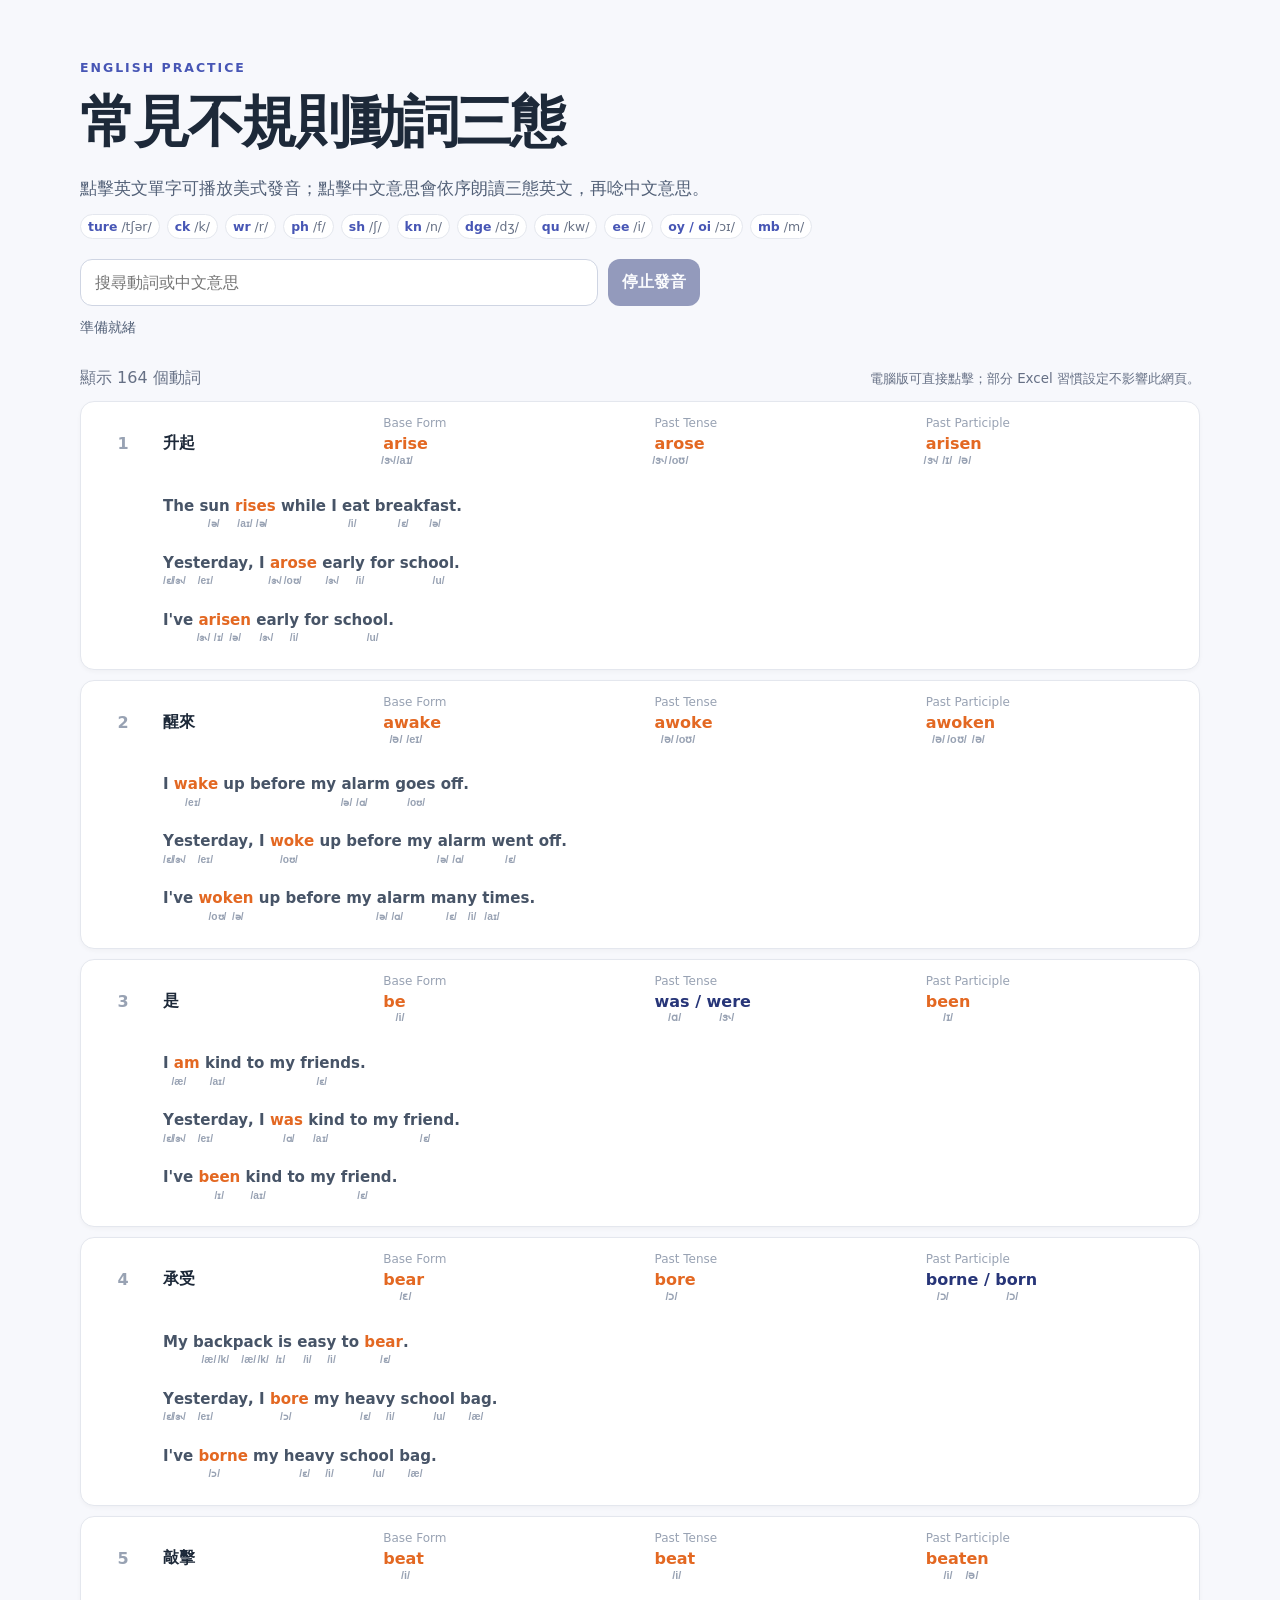
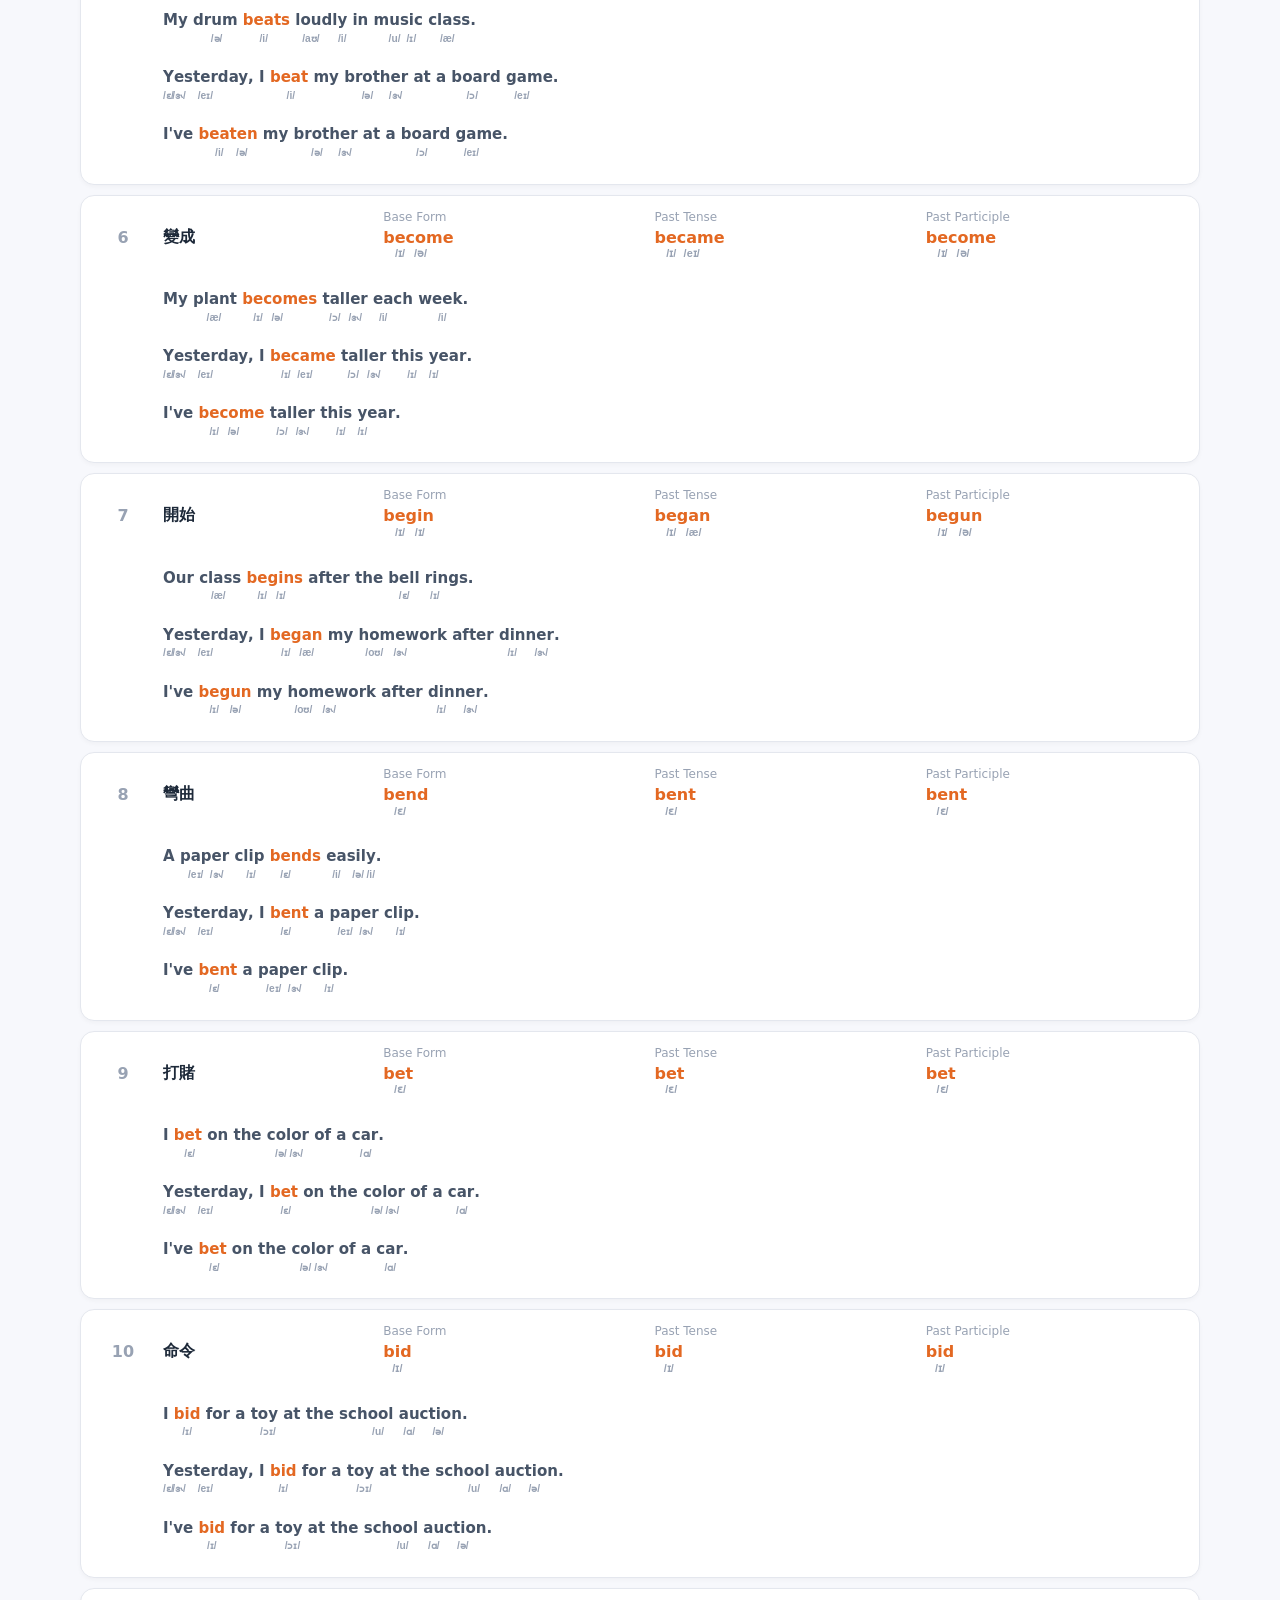
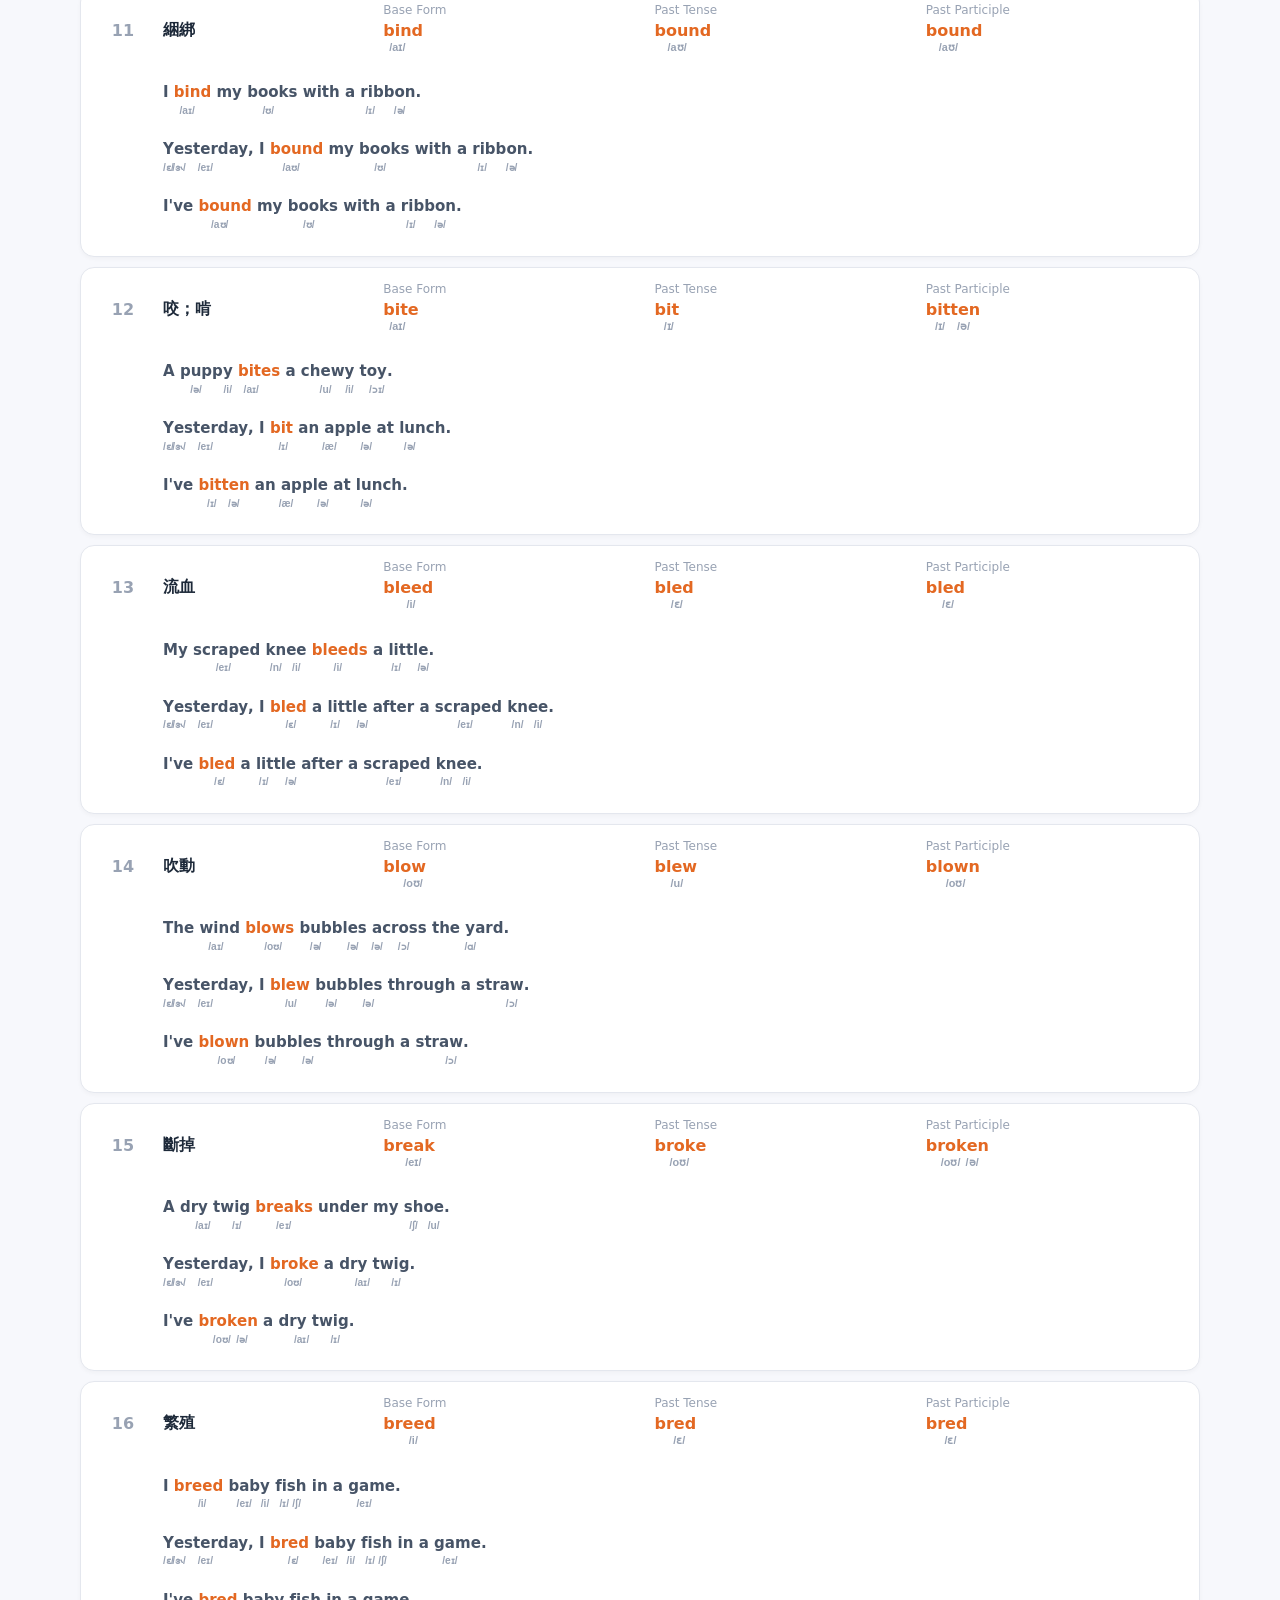
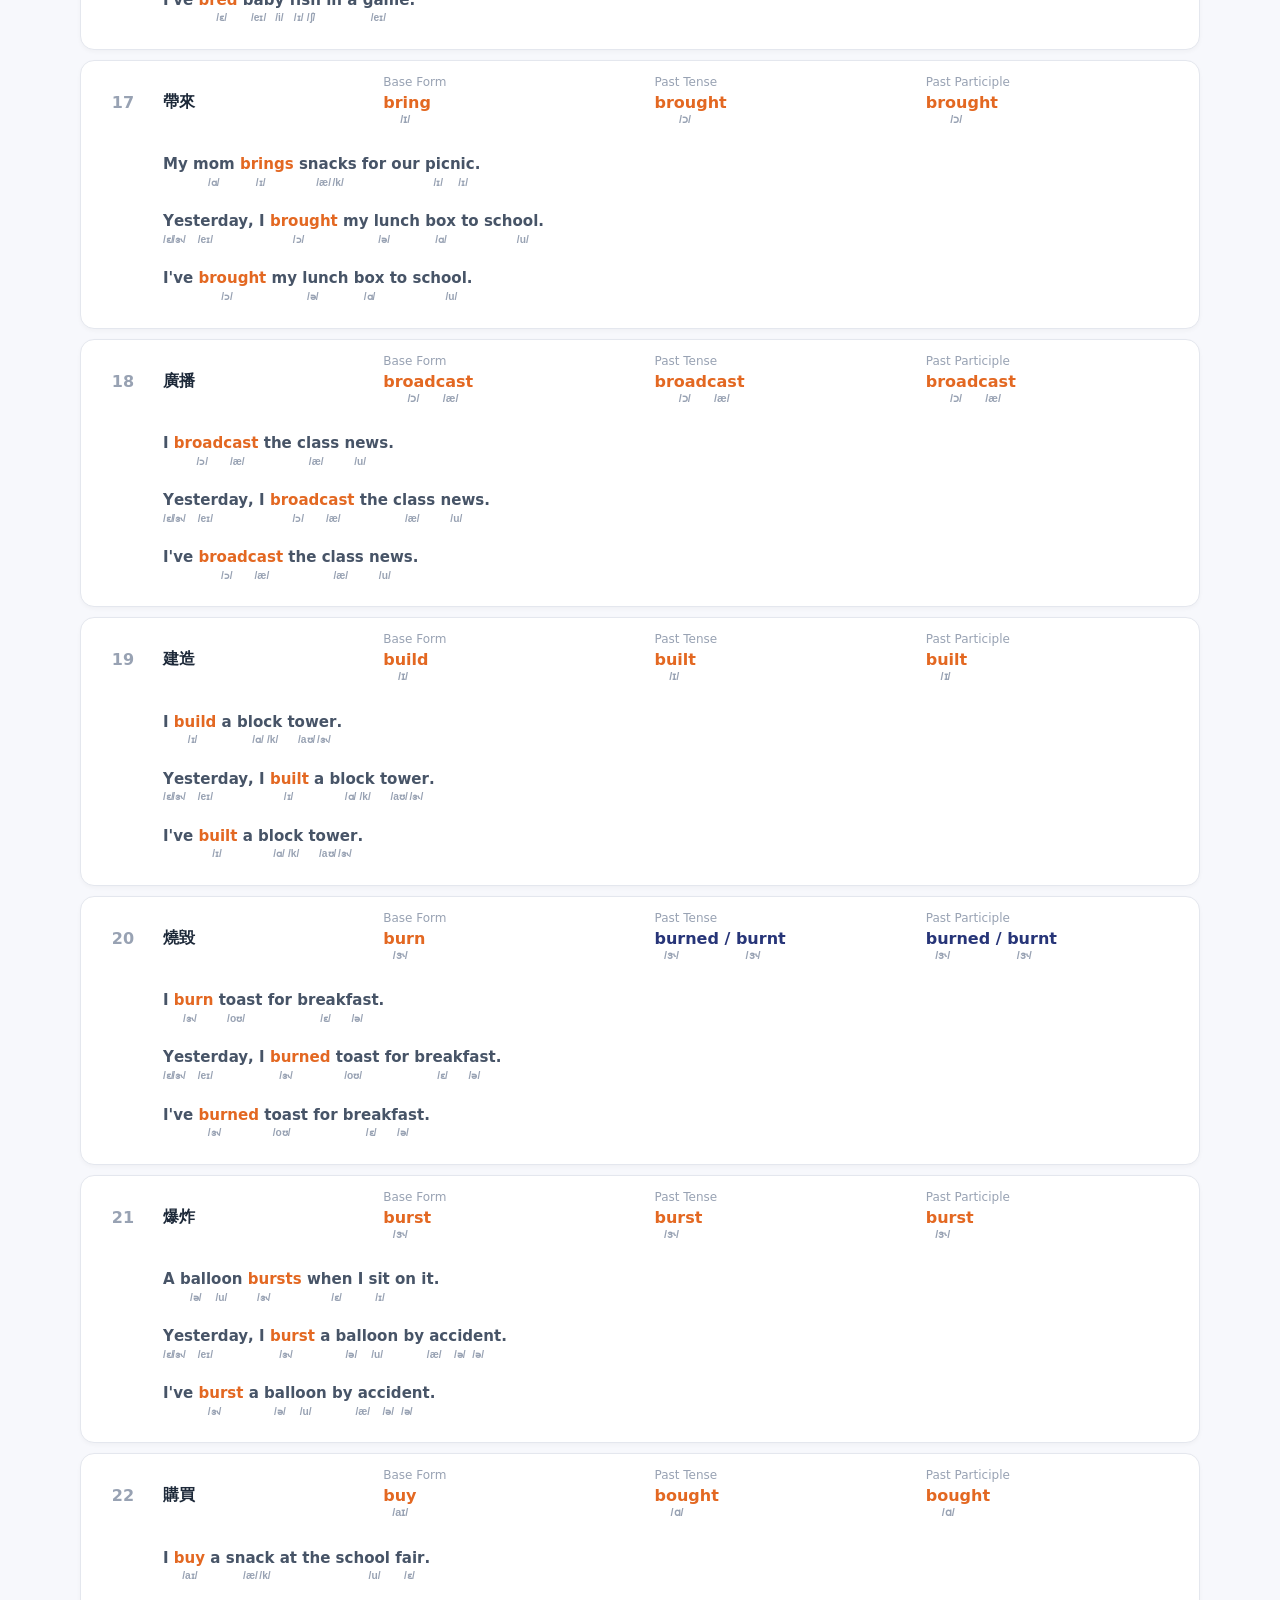
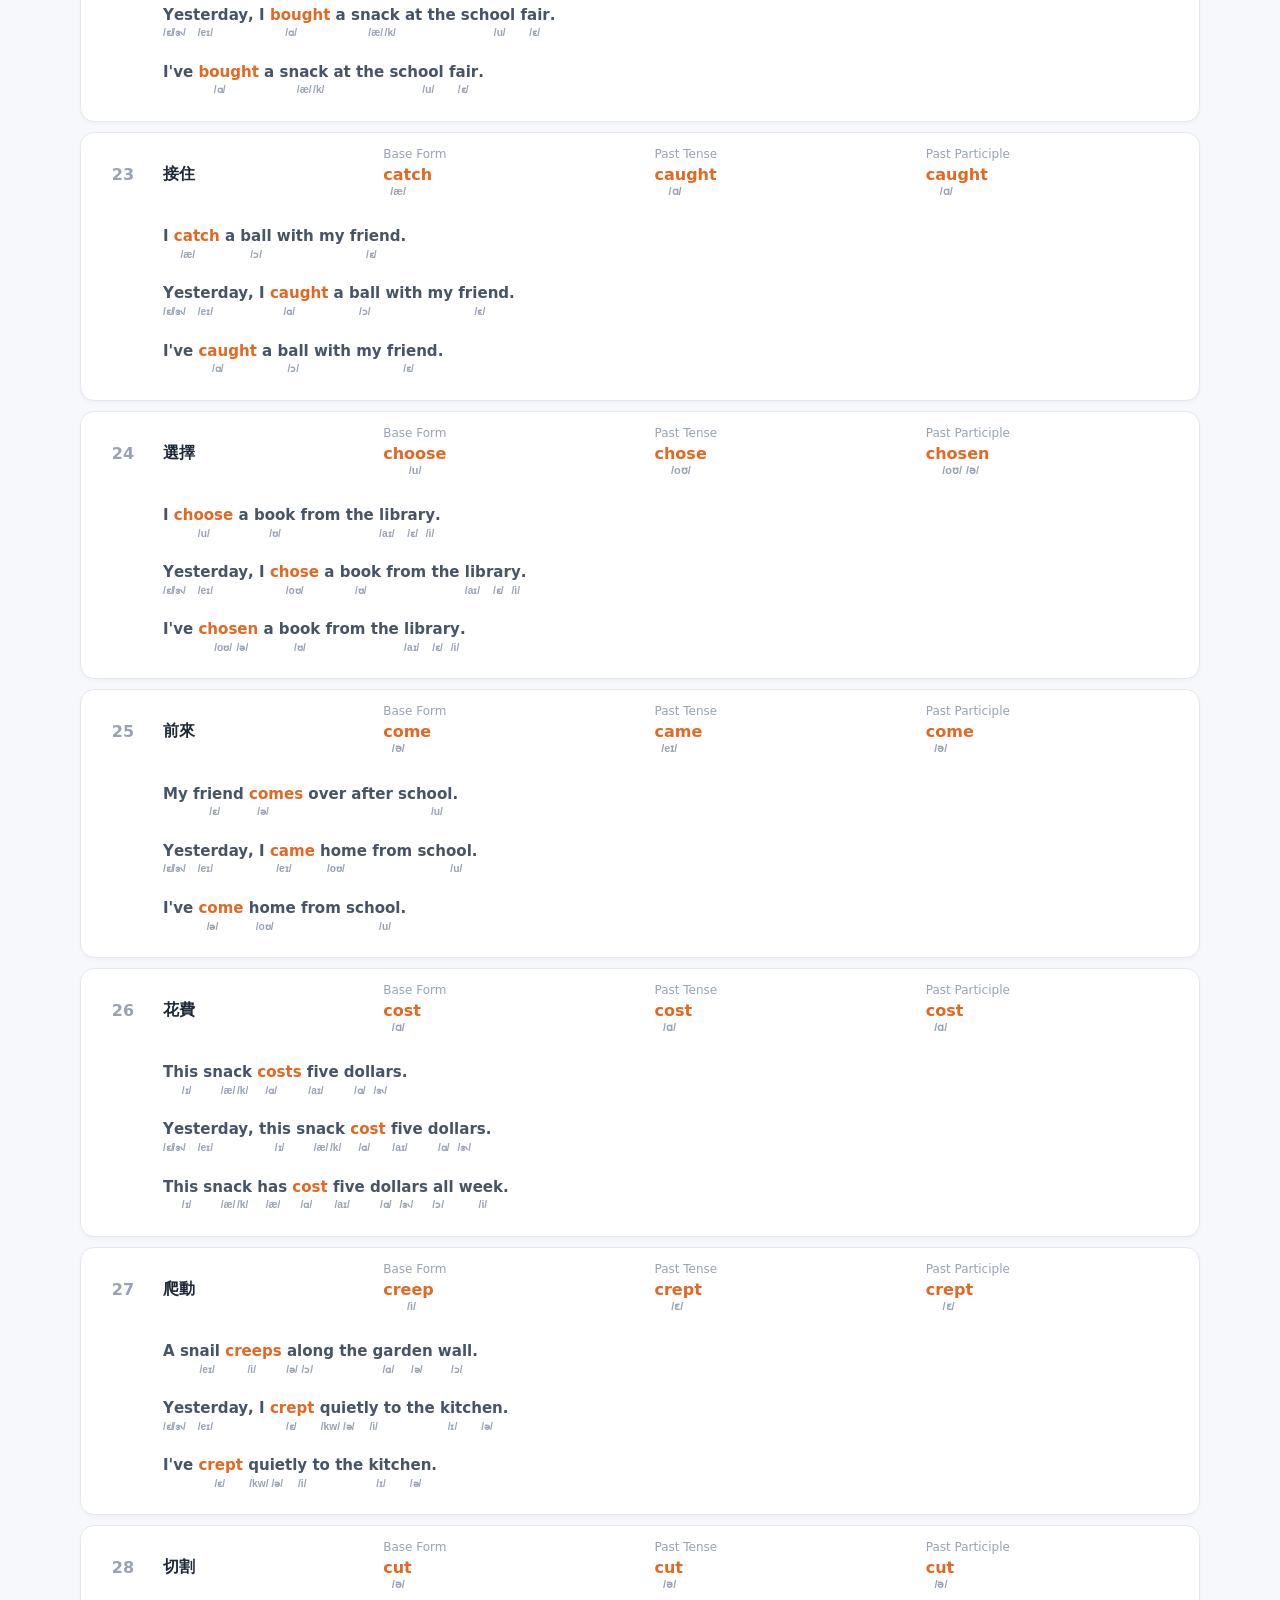
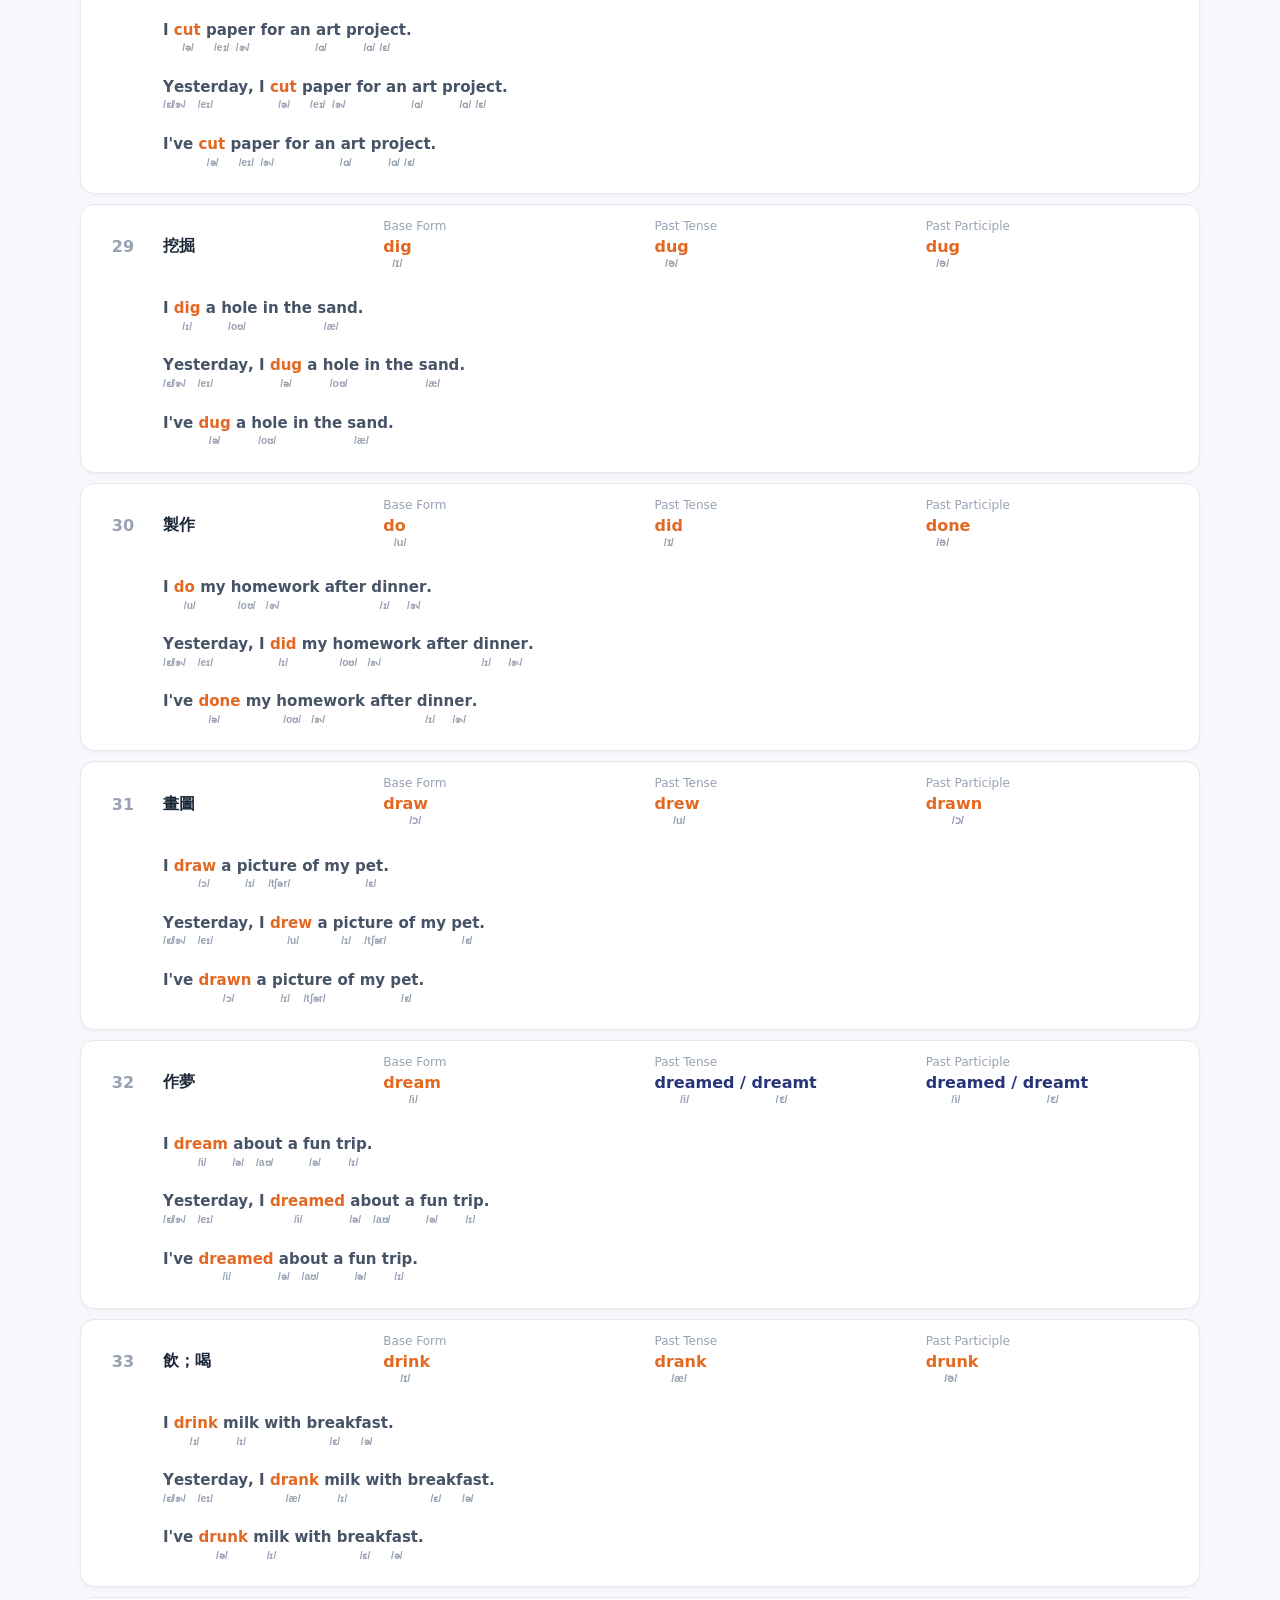
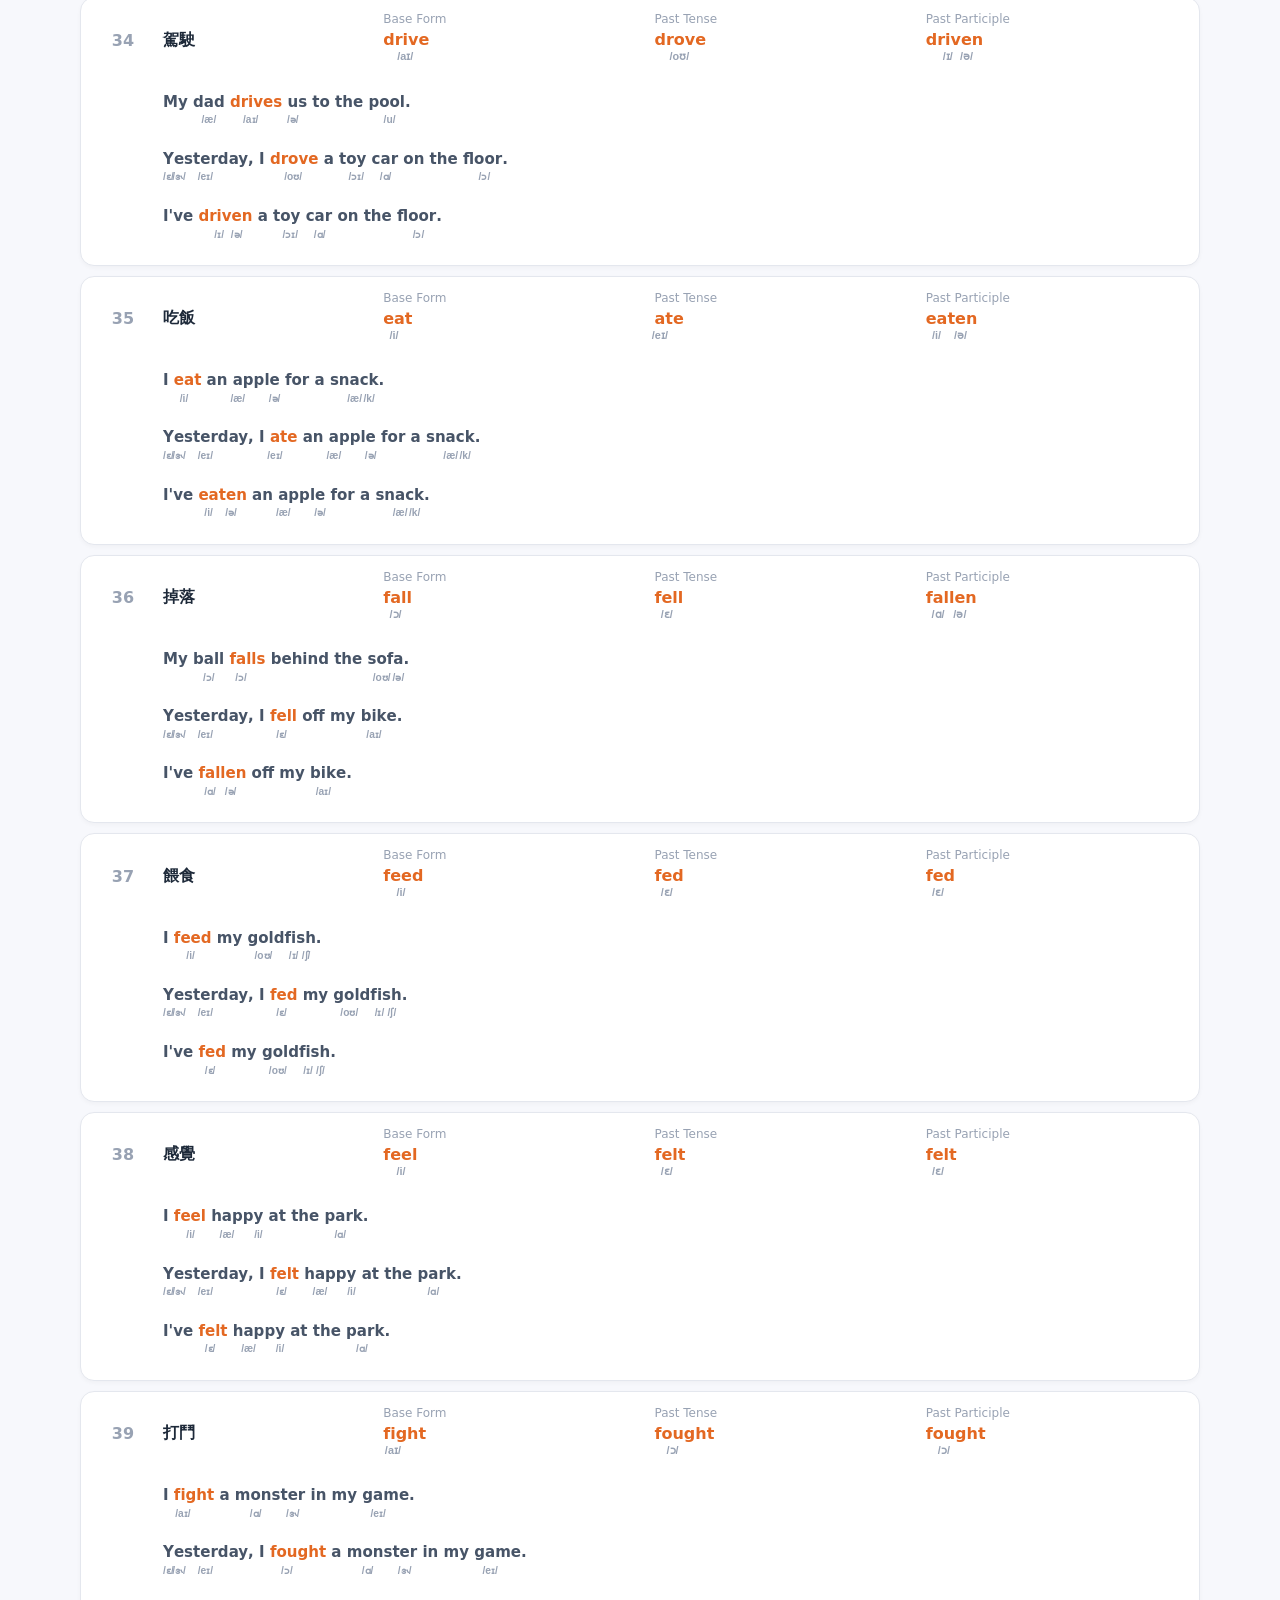
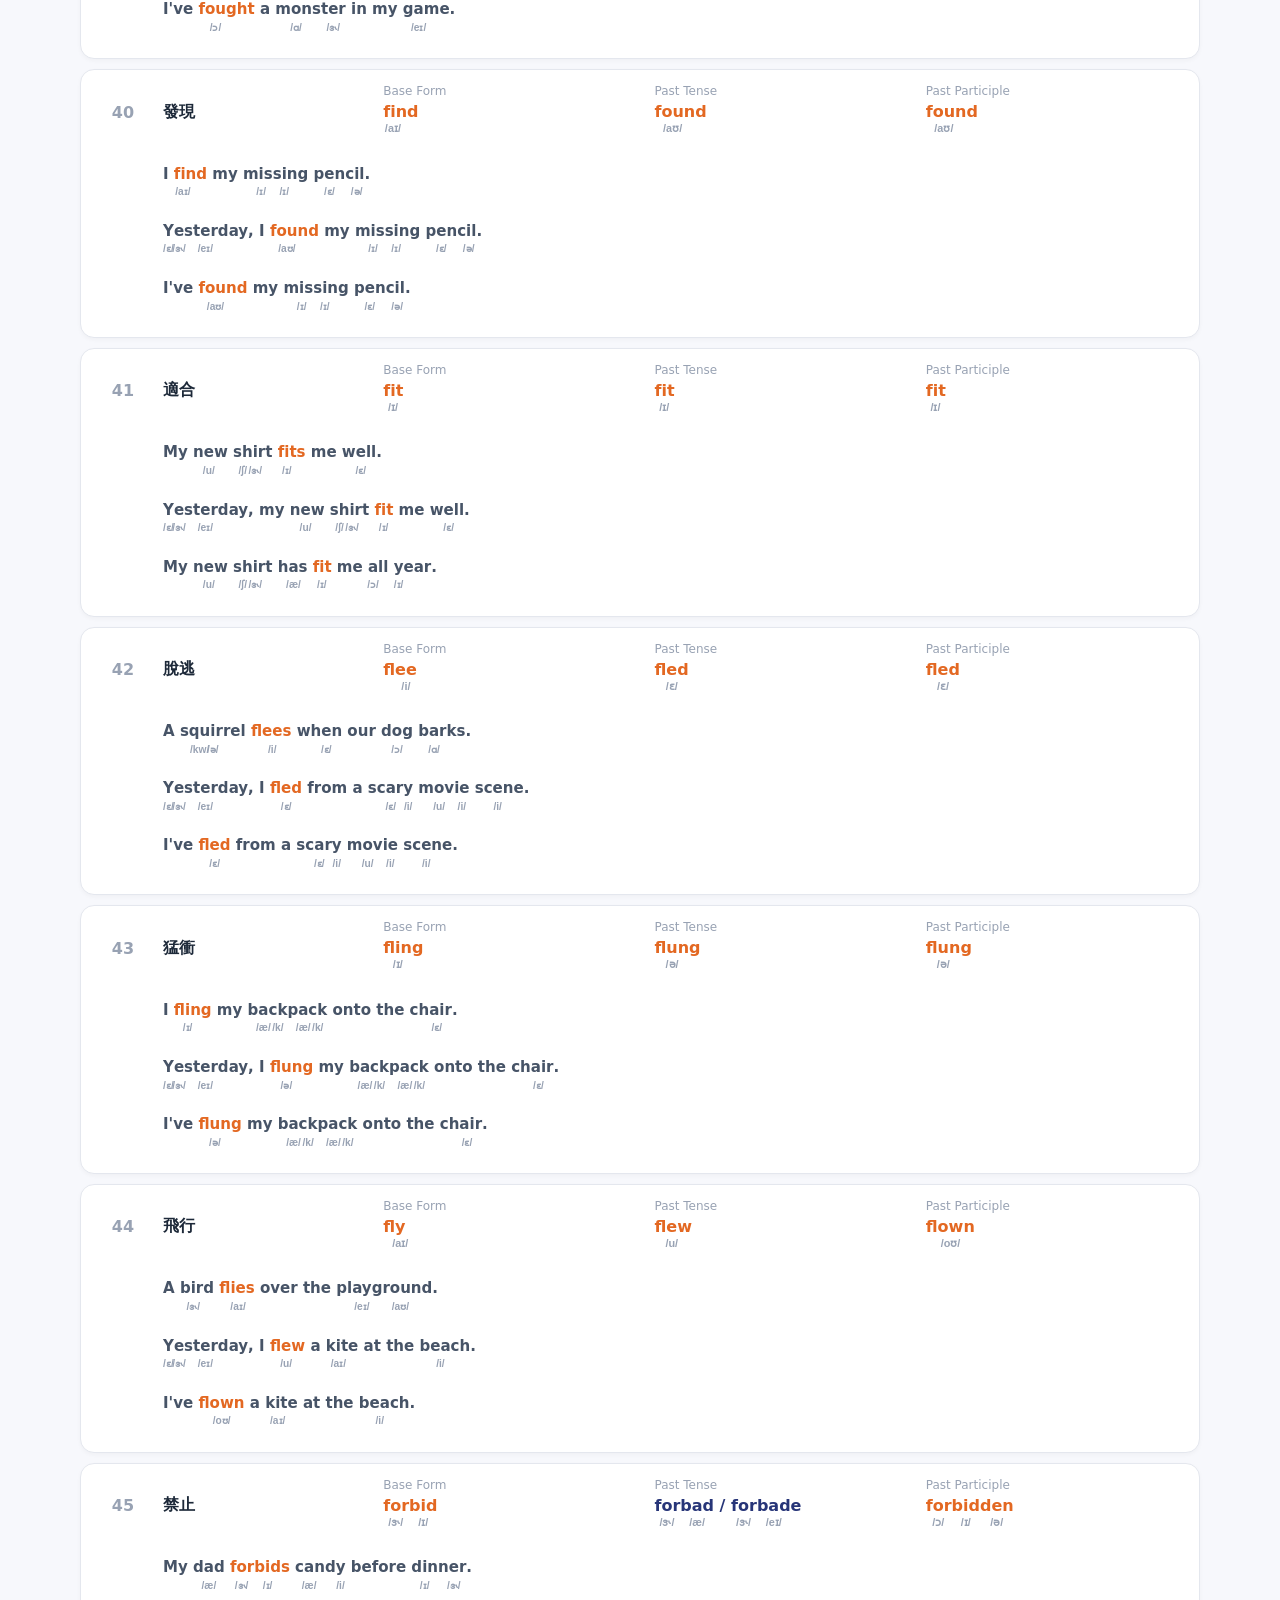
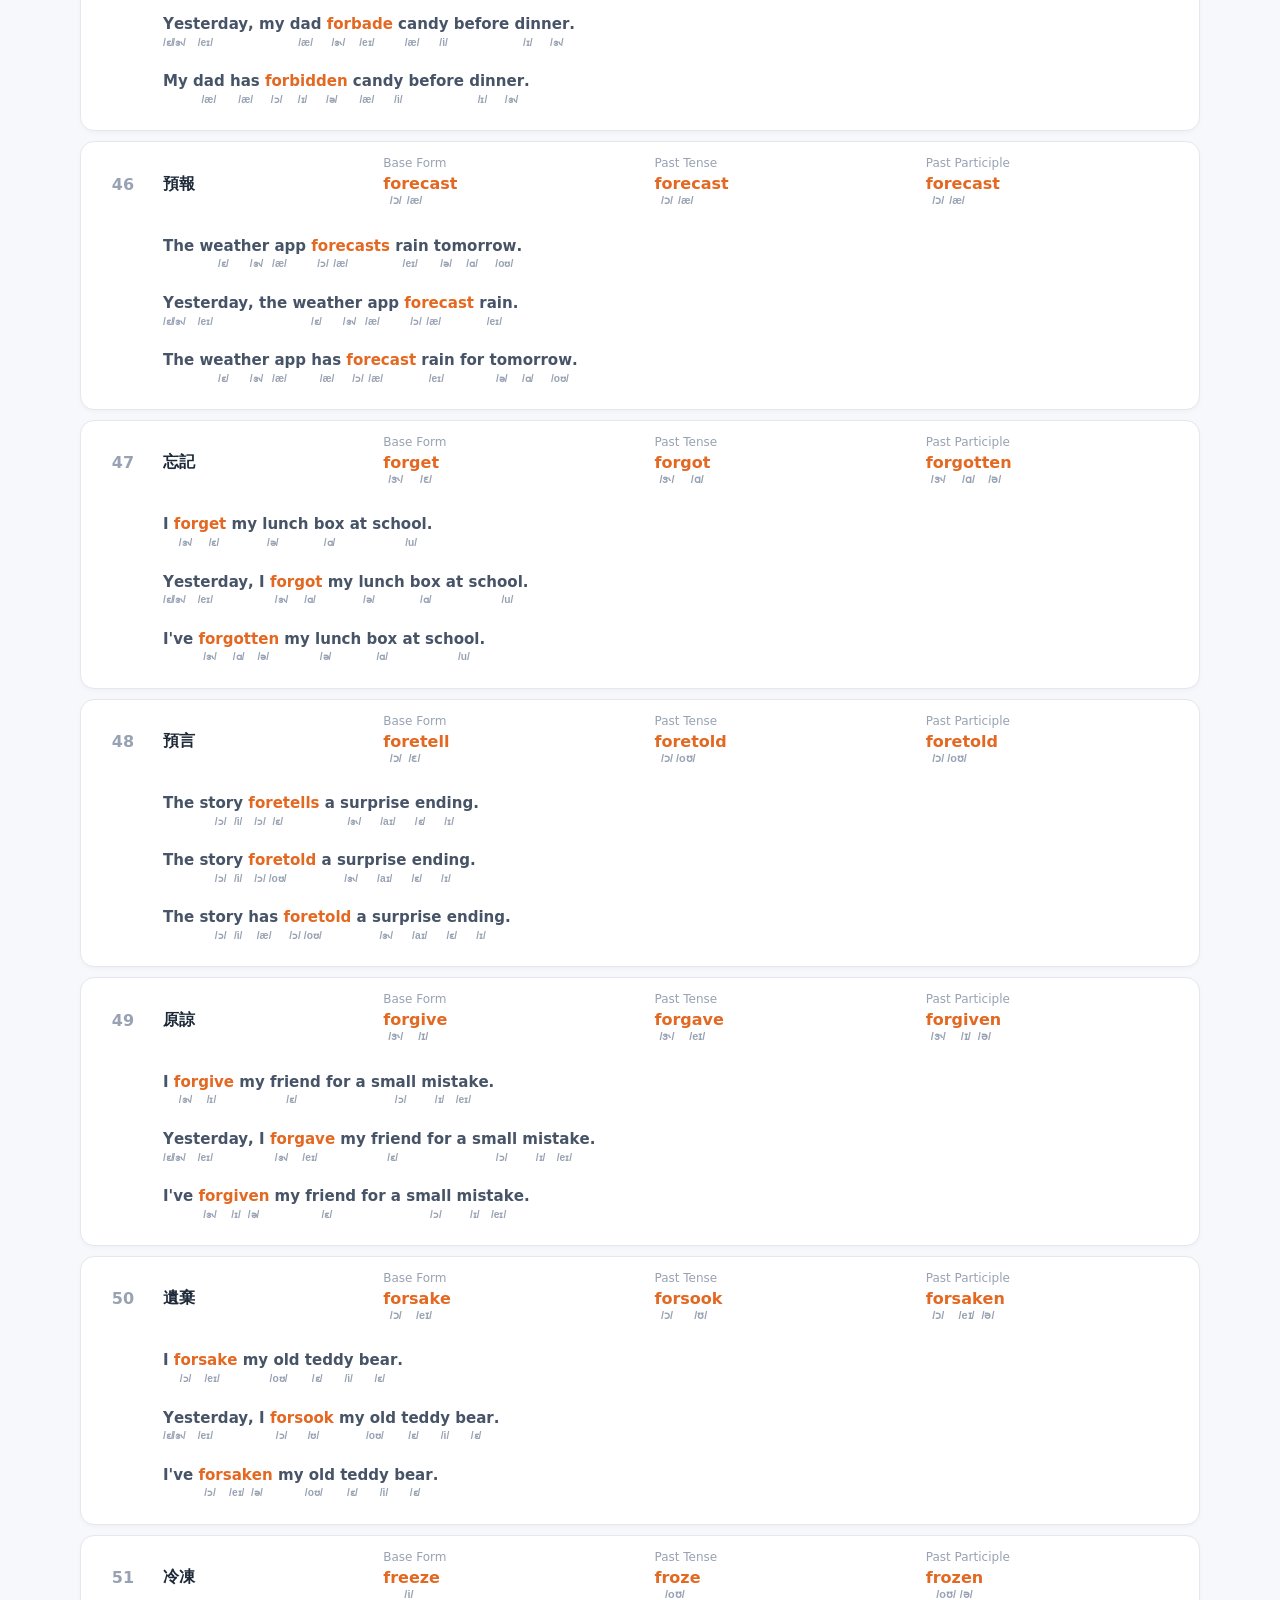
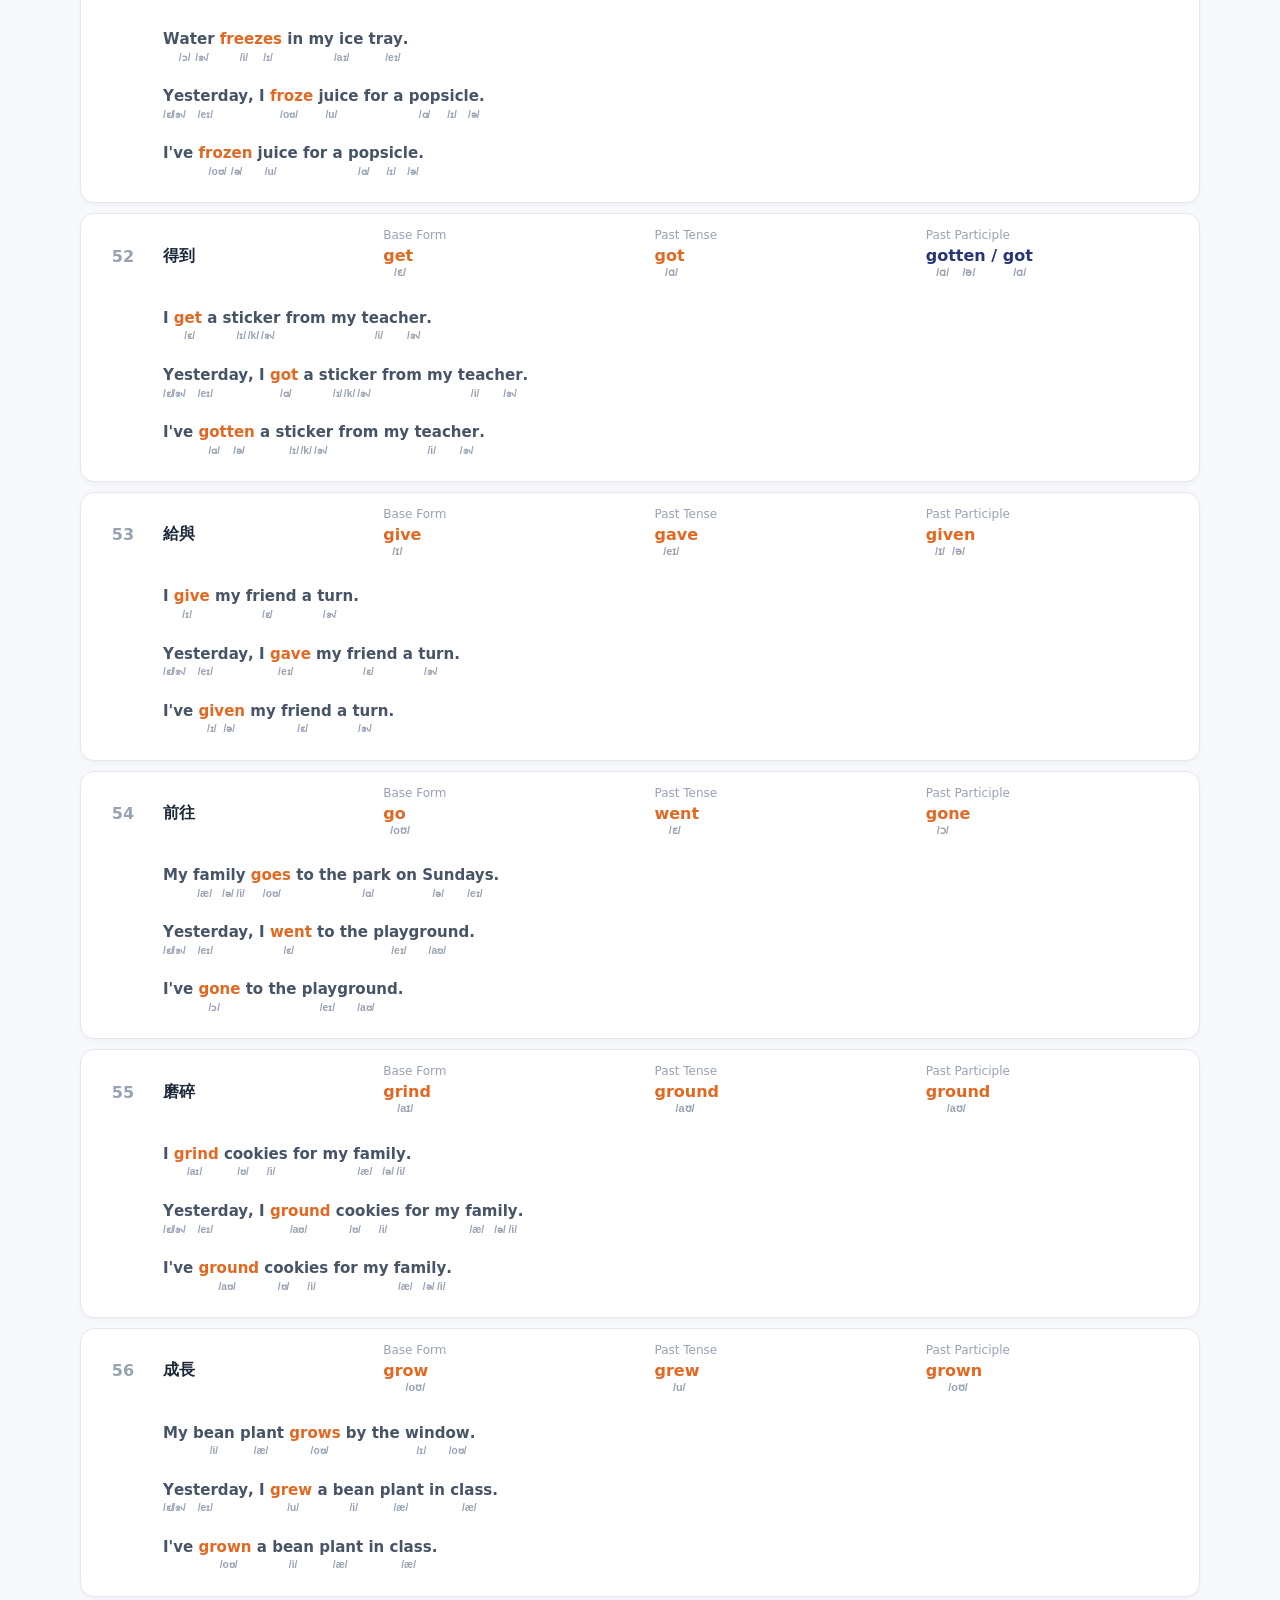
==== index.html @ 2803ba5c "Fix lead base form speech" ====
<!doctype html>
<html lang="zh-Hant">
<head>
  <meta charset="utf-8">
  <meta name="viewport" content="width=device-width, initial-scale=1">
  <meta name="description" content="常見不規則動詞三態表，點擊單字即可播放美式英文發音。">
  <title>不規則動詞三態｜美式發音</title>
  <link rel="stylesheet" href="styles.css?v=20260812-landscape-text">
</head>
<body>
  <main class="page-shell">
    <header class="hero">
      <p class="eyebrow">ENGLISH PRACTICE</p>
      <h1>常見不規則動詞三態</h1>
      <p class="intro">點擊英文單字可播放美式發音；點擊中文意思會依序朗讀三態英文，再唸中文意思。</p>
      <div class="phonics-guide" aria-label="常見英文拼讀組合">
        <button type="button" class="phonics-guide-sound" data-sound="picture"><b>ture</b> /tʃər/</button>
        <button type="button" class="phonics-guide-sound" data-sound="back"><b>ck</b> /k/</button>
        <button type="button" class="phonics-guide-sound" data-sound="write"><b>wr</b> /r/</button>
        <button type="button" class="phonics-guide-sound" data-sound="phone"><b>ph</b> /f/</button>
        <button type="button" class="phonics-guide-sound" data-sound="fish"><b>sh</b> /ʃ/</button>
        <button type="button" class="phonics-guide-sound" data-sound="know"><b>kn</b> /n/</button>
        <button type="button" class="phonics-guide-sound" data-sound="bridge"><b>dge</b> /dʒ/</button>
        <button type="button" class="phonics-guide-sound" data-sound="quick"><b>qu</b> /kw/</button>
        <button type="button" class="phonics-guide-sound" data-sound="see"><b>ee</b> /i/</button>
        <button type="button" class="phonics-guide-sound" data-sound="boy"><b>oy / oi</b> /ɔɪ/</button>
        <button type="button" class="phonics-guide-sound" data-sound="climb"><b>mb</b> /m/</button>
      </div>
      <div class="toolbar">
        <label class="search-field" for="search">
          <span class="sr-only">搜尋動詞或中文意思</span>
          <input id="search" type="search" placeholder="搜尋動詞或中文意思" autocomplete="off">
        </label>
        <button id="stop-speaking" type="button" disabled>停止發音</button>
      </div>
      <p id="voice-status" class="voice-status" aria-live="polite">準備就緒</p>
    </header>

    <section class="verb-section" aria-label="不規則動詞清單">
      <div class="list-heading">
        <p id="result-count"></p>
        <p class="hint">電腦版可直接點擊；部分 Excel 習慣設定不影響此網頁。</p>
      </div>
      <div id="verb-list" class="verb-list"></div>
    </section>
  </main>
  <script src="data.js?v=20260812"></script>
  <script src="examples.js?v=20260816-homograph-ipa-v1"></script>
  <script src="phonetics.js?v=20260812-vowel-ipa-v1"></script>
  <script src="app.js?v=20260816-lead-audio-v1"></script>
</body>
</html>
---- styles.css ----
:root {
  color-scheme: light;
  font-family: "Noto Sans TC", "Microsoft JhengHei", system-ui, sans-serif;
  color: #1d2939;
  background: #f7f8fc;
  -webkit-text-size-adjust: 100%;
  text-size-adjust: 100%;
}

* { box-sizing: border-box; }

body { margin: 0; }

button, input { font: inherit; }

.page-shell { width: min(1120px, calc(100% - 32px)); margin: 0 auto 56px; }

.hero { padding: 60px 0 30px; }

.eyebrow { margin: 0 0 10px; color: #4756b5; font-size: .78rem; font-weight: 800; letter-spacing: .16em; }

h1 { margin: 0; font-size: clamp(2rem, 5vw, 3.5rem); letter-spacing: -.04em; }

.intro { margin: 16px 0 24px; color: #526077; font-size: 1.05rem; }

.phonics-guide { display: flex; flex-wrap: wrap; gap: 7px; margin: -10px 0 20px; }

.phonics-guide span, .phonics-guide-sound { padding: 4px 7px; border: 1px solid #e4e7ee; border-radius: 999px; background: #fff; color: #667085; font-size: .78rem; }

.phonics-guide-sound { cursor: pointer; font-weight: 400; }

.phonics-guide-sound:hover, .phonics-guide-sound:focus-visible { border-color: #5969db; color: #273578; outline: none; }

.phonics-guide b { color: #4756b5; }

.toolbar { display: flex; gap: 10px; max-width: 620px; }

.search-field { flex: 1; }

input { width: 100%; border: 1px solid #cfd5e3; border-radius: 12px; padding: 13px 14px; background: #fff; outline: none; }

input:focus { border-color: #5969db; box-shadow: 0 0 0 3px #dfe4ff; }

button { border: 0; border-radius: 12px; padding: 10px 14px; background: #273578; color: white; cursor: pointer; font-weight: 700; }

button:disabled { cursor: not-allowed; opacity: .48; }

.voice-status { min-height: 1.4em; margin: 12px 0 0; color: #526077; font-size: .9rem; }

.list-heading { display: flex; justify-content: space-between; align-items: baseline; gap: 16px; margin: 0 0 12px; color: #667085; }

.list-heading p { margin: 0; }

.hint { font-size: .84rem; }

.verb-list { display: grid; gap: 10px; }

.verb-card { display: grid; grid-template-columns: 48px minmax(100px, .8fr) repeat(3, minmax(130px, 1fr)); gap: 16px; align-items: center; padding: 14px 18px; border: 1px solid #e4e7ee; border-radius: 14px; background: #fff; box-shadow: 0 2px 4px #10182808; }

.number { color: #98a2b3; font-weight: 700; text-align: center; }

.meaning { padding: 0; border: 0; border-radius: 6px; background: transparent; color: #1d2939; text-align: left; font-weight: 700; }

.meaning:hover, .meaning:focus-visible { color: #4354c7; text-decoration: underline; text-underline-offset: 3px; outline: none; }

.meaning.is-speaking { color: #a24017; text-decoration: underline; }

.form-label { display: block; margin-bottom: 4px; color: #98a2b3; font-size: .75rem; }

.word { width: 100%; padding: 0; border: 0; border-radius: 6px; background: transparent; color: #273578; text-align: left; font-size: 1rem; font-weight: 800; }

.word:hover, .word:focus-visible { color: #4354c7; text-decoration: underline; text-underline-offset: 3px; outline: none; }

.word.is-speaking { color: #a24017; text-decoration: underline; }

.examples { grid-column: 2 / -1; display: grid; gap: 6px; padding-top: 2px; }

.sentence { padding: 6px 0; border: 0; border-radius: 6px; background: transparent; color: #475467; text-align: left; font-size: .94rem; line-height: 1.45; }

.sentence:hover, .sentence:focus-visible { color: #273578; text-decoration: underline; text-underline-offset: 3px; outline: none; }

.sentence.is-speaking { color: #a24017; text-decoration: underline; }

.sentence strong { color: #e36822; font-weight: 800; }

.annotated-word { display: inline-block; padding-bottom: 1.15em; white-space: nowrap; }

.target-word { color: #e36822; font-weight: 800; }

.annotated-vowel { position: relative; display: inline-block; }

.phonics-combination { position: relative; display: inline-block; color: inherit; }

.vowel-symbol { position: absolute; bottom: -1.18em; left: 50%; color: #98a2b3; font-family: "Segoe UI", "Arial Unicode MS", sans-serif; font-size: .68em; font-weight: 600; line-height: 1; transform: translateX(-50%); white-space: nowrap; }

.combo-symbol { position: absolute; bottom: -1.18em; left: 50%; color: #98a2b3; font-family: "Segoe UI", "Arial Unicode MS", sans-serif; font-size: .68em; font-weight: 600; line-height: 1; transform: translateX(-50%); white-space: nowrap; }

.empty { padding: 36px 16px; border: 1px dashed #cfd5e3; border-radius: 14px; color: #667085; text-align: center; }

.sr-only { position: absolute; width: 1px; height: 1px; padding: 0; margin: -1px; overflow: hidden; clip: rect(0, 0, 0, 0); white-space: nowrap; border: 0; }

@media (max-width: 760px) {
  .page-shell { width: min(100% - 24px, 620px); }
  .hero { padding-top: 36px; }
  .toolbar { flex-direction: column; }
  .verb-card { grid-template-columns: 36px repeat(3, minmax(0, 1fr)); gap: 10px 8px; }
  .number { grid-row: 1 / span 2; }
  .meaning { grid-column: 2 / -1; align-self: center; }
  .examples { grid-column: 2 / -1; }
  .list-heading { display: block; }
  .hint { margin-top: 6px !important; }
}
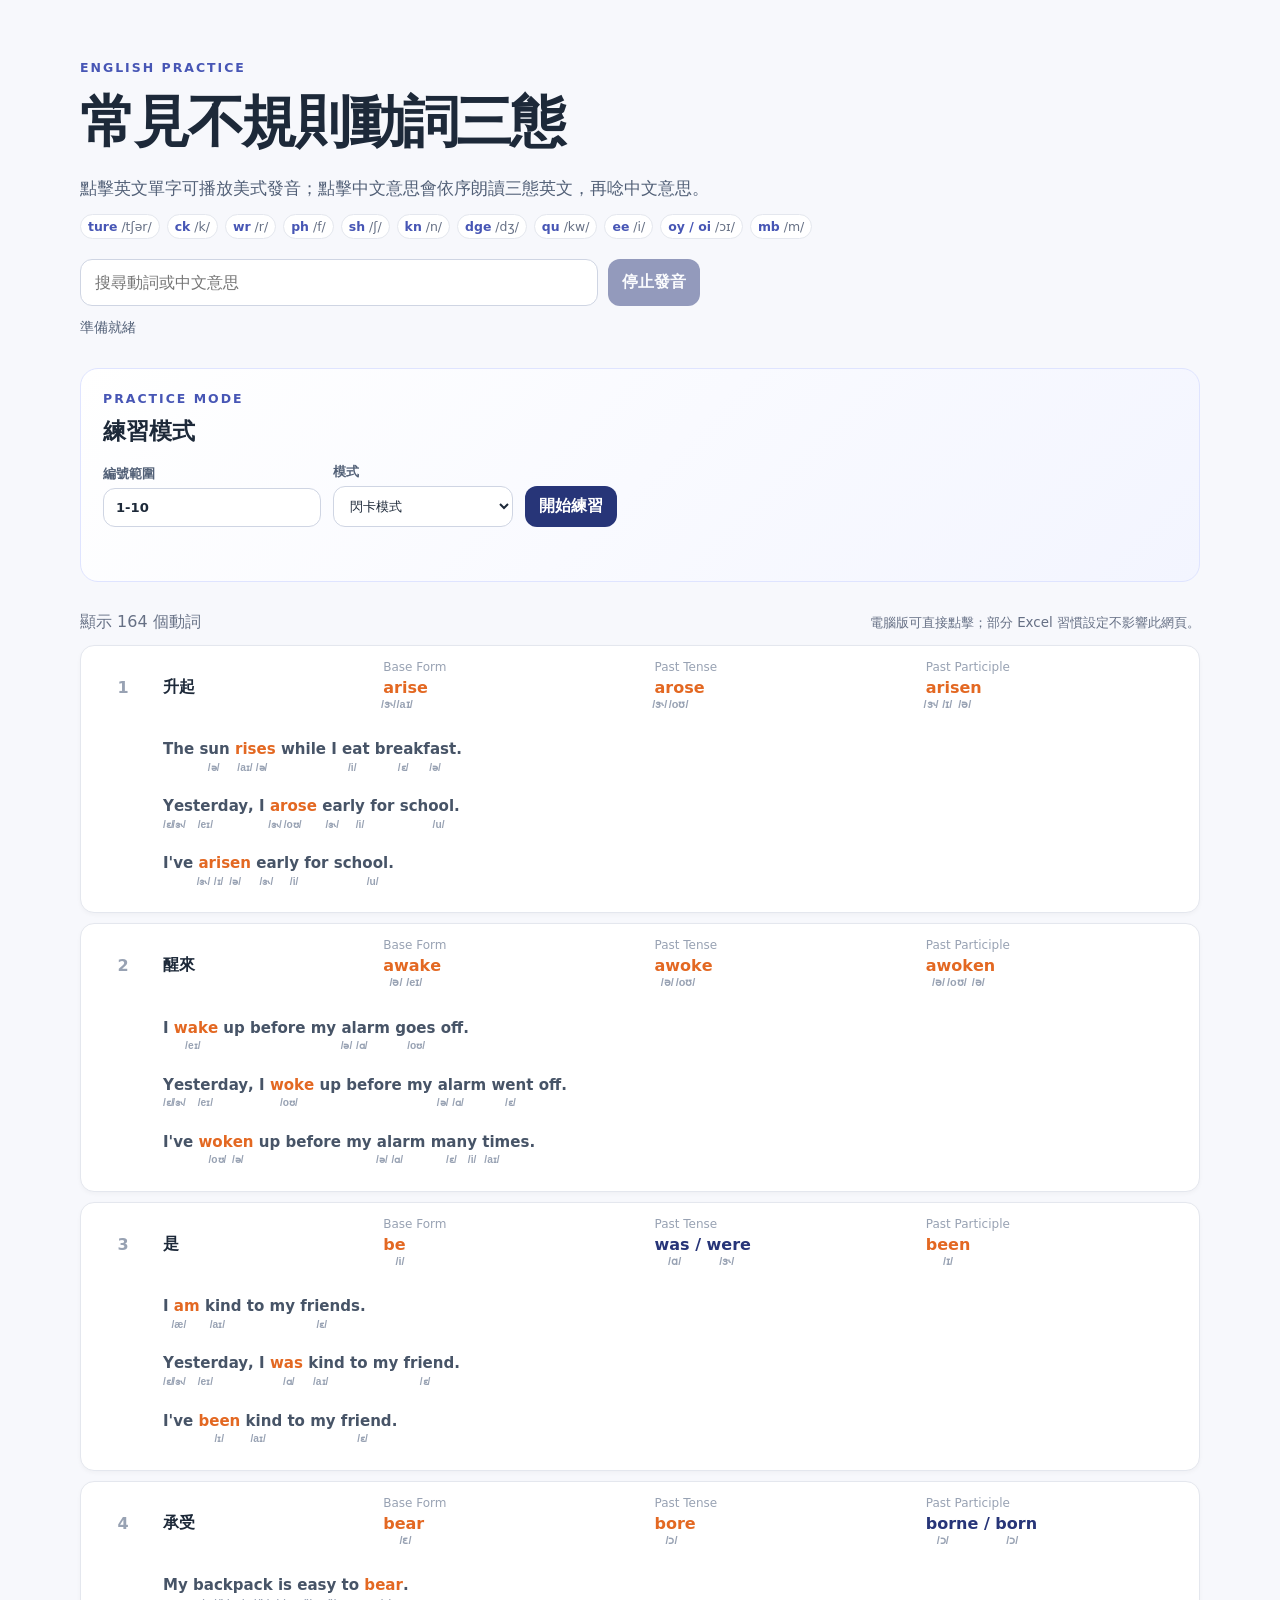
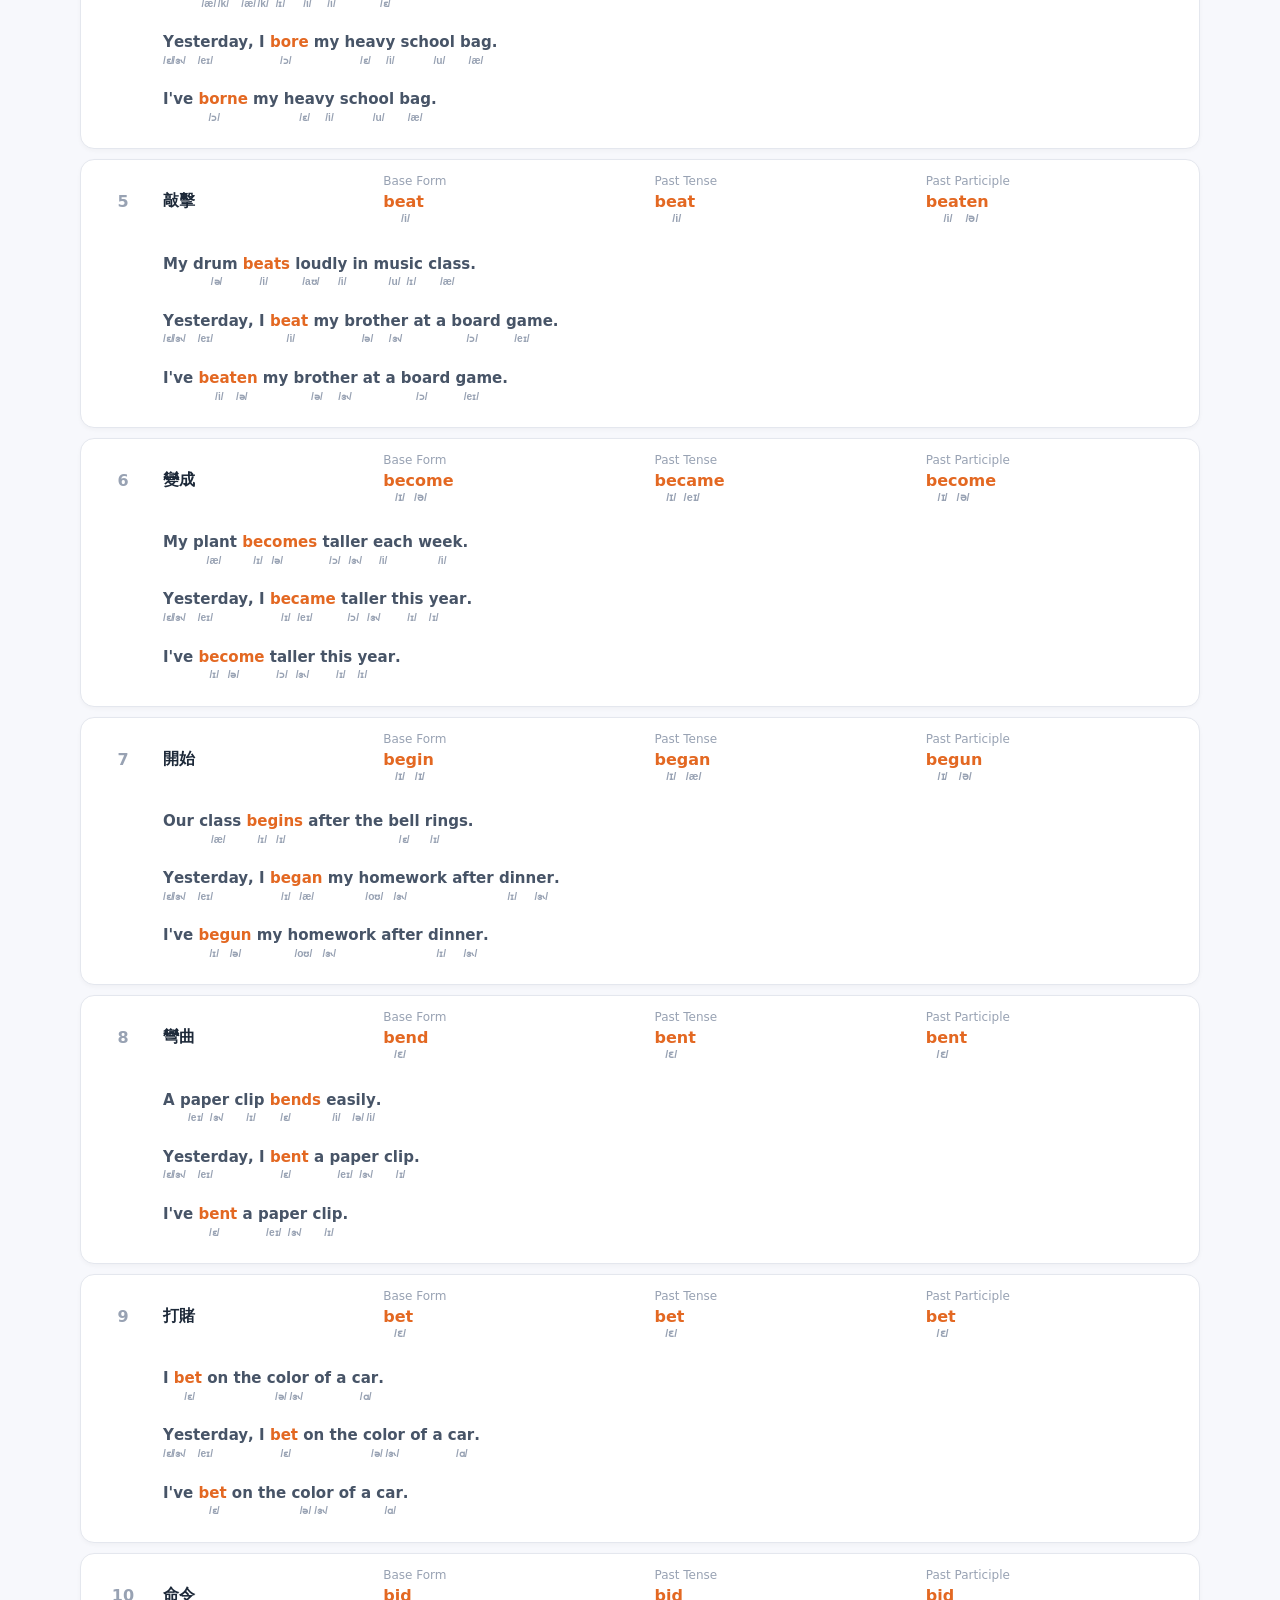
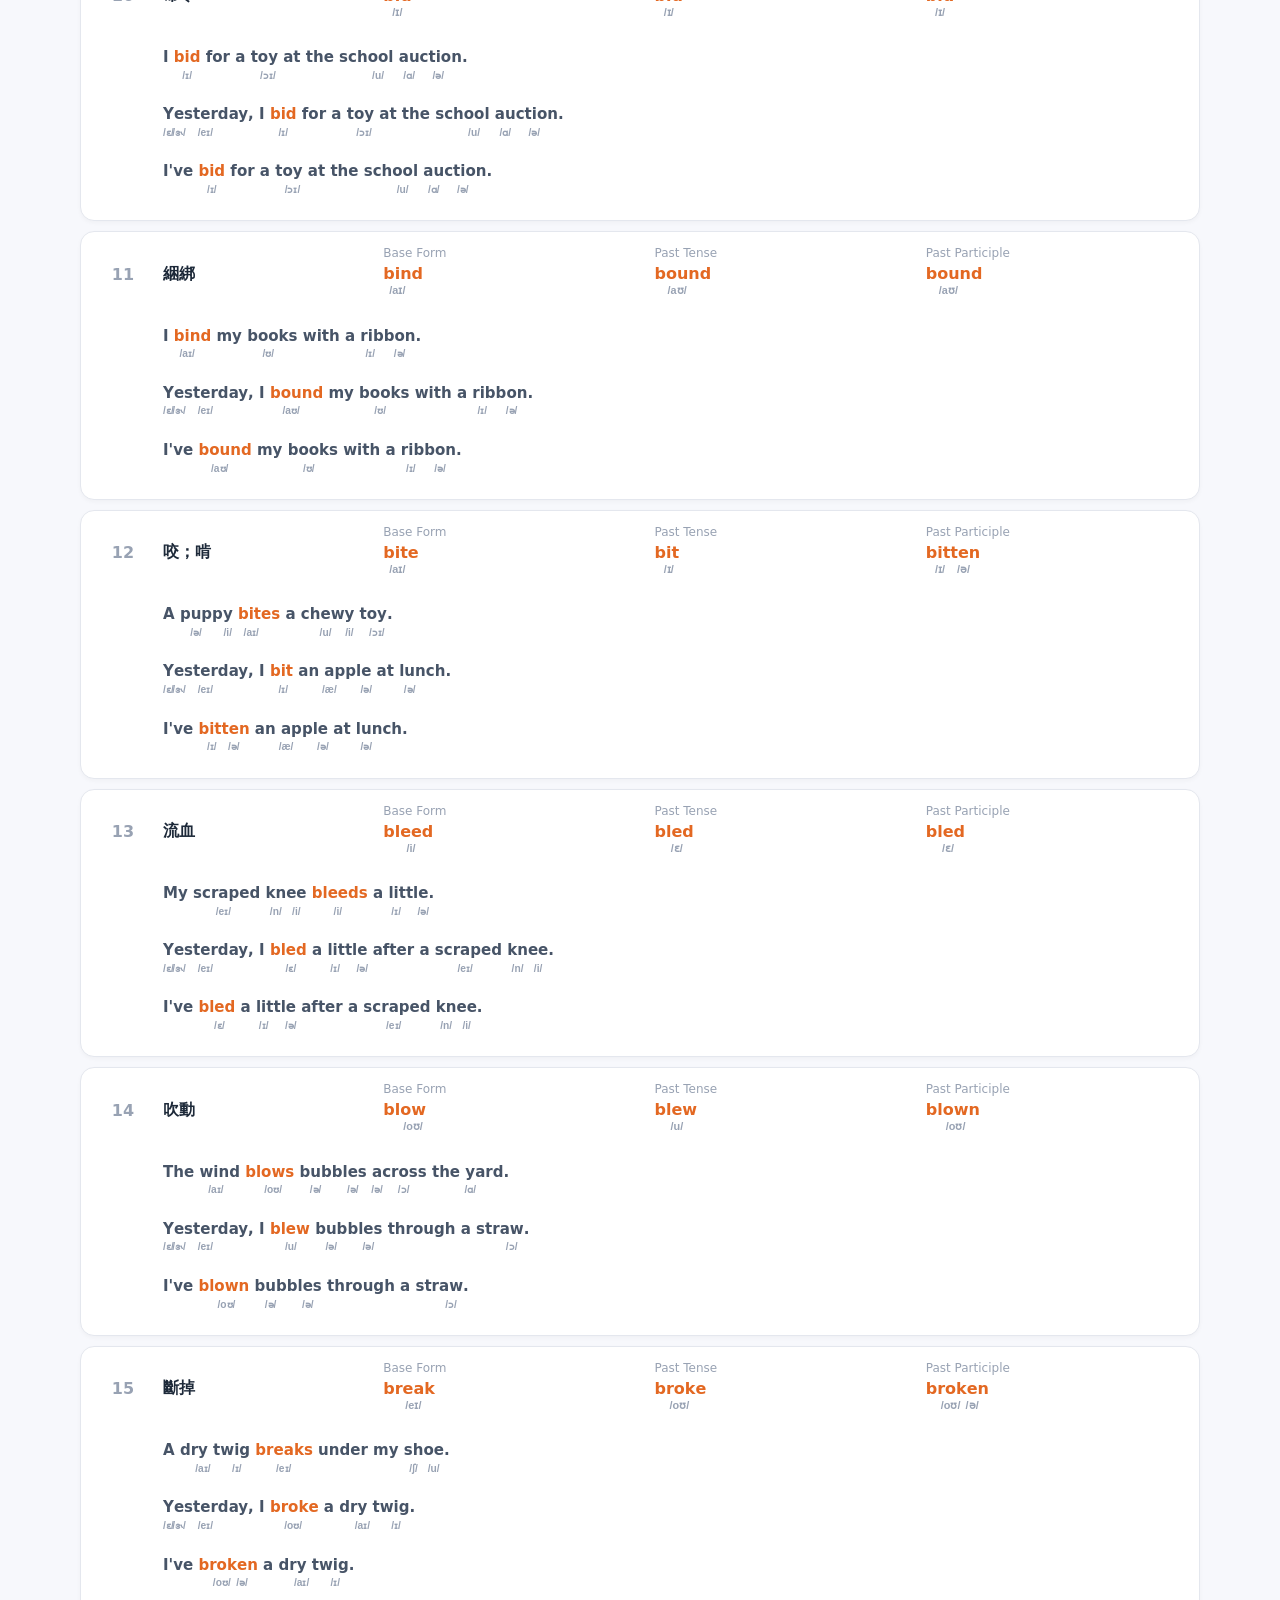
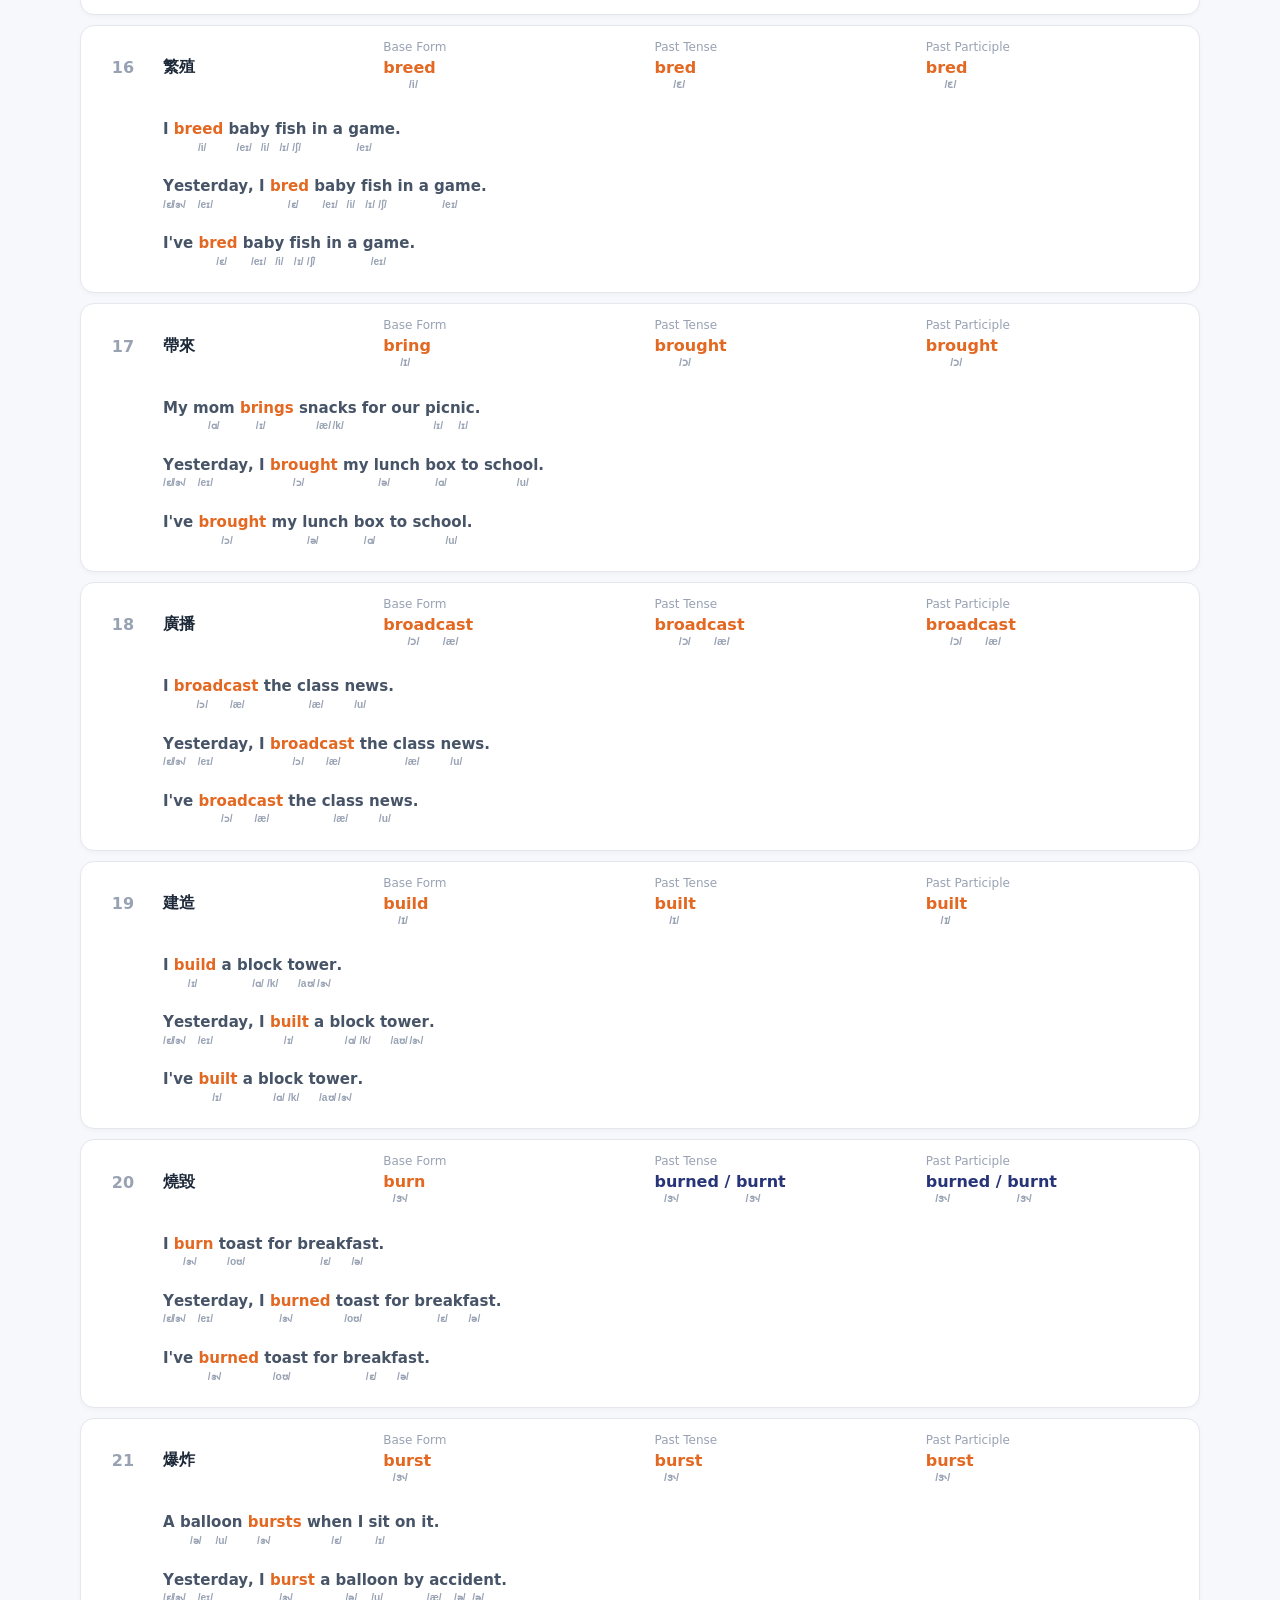
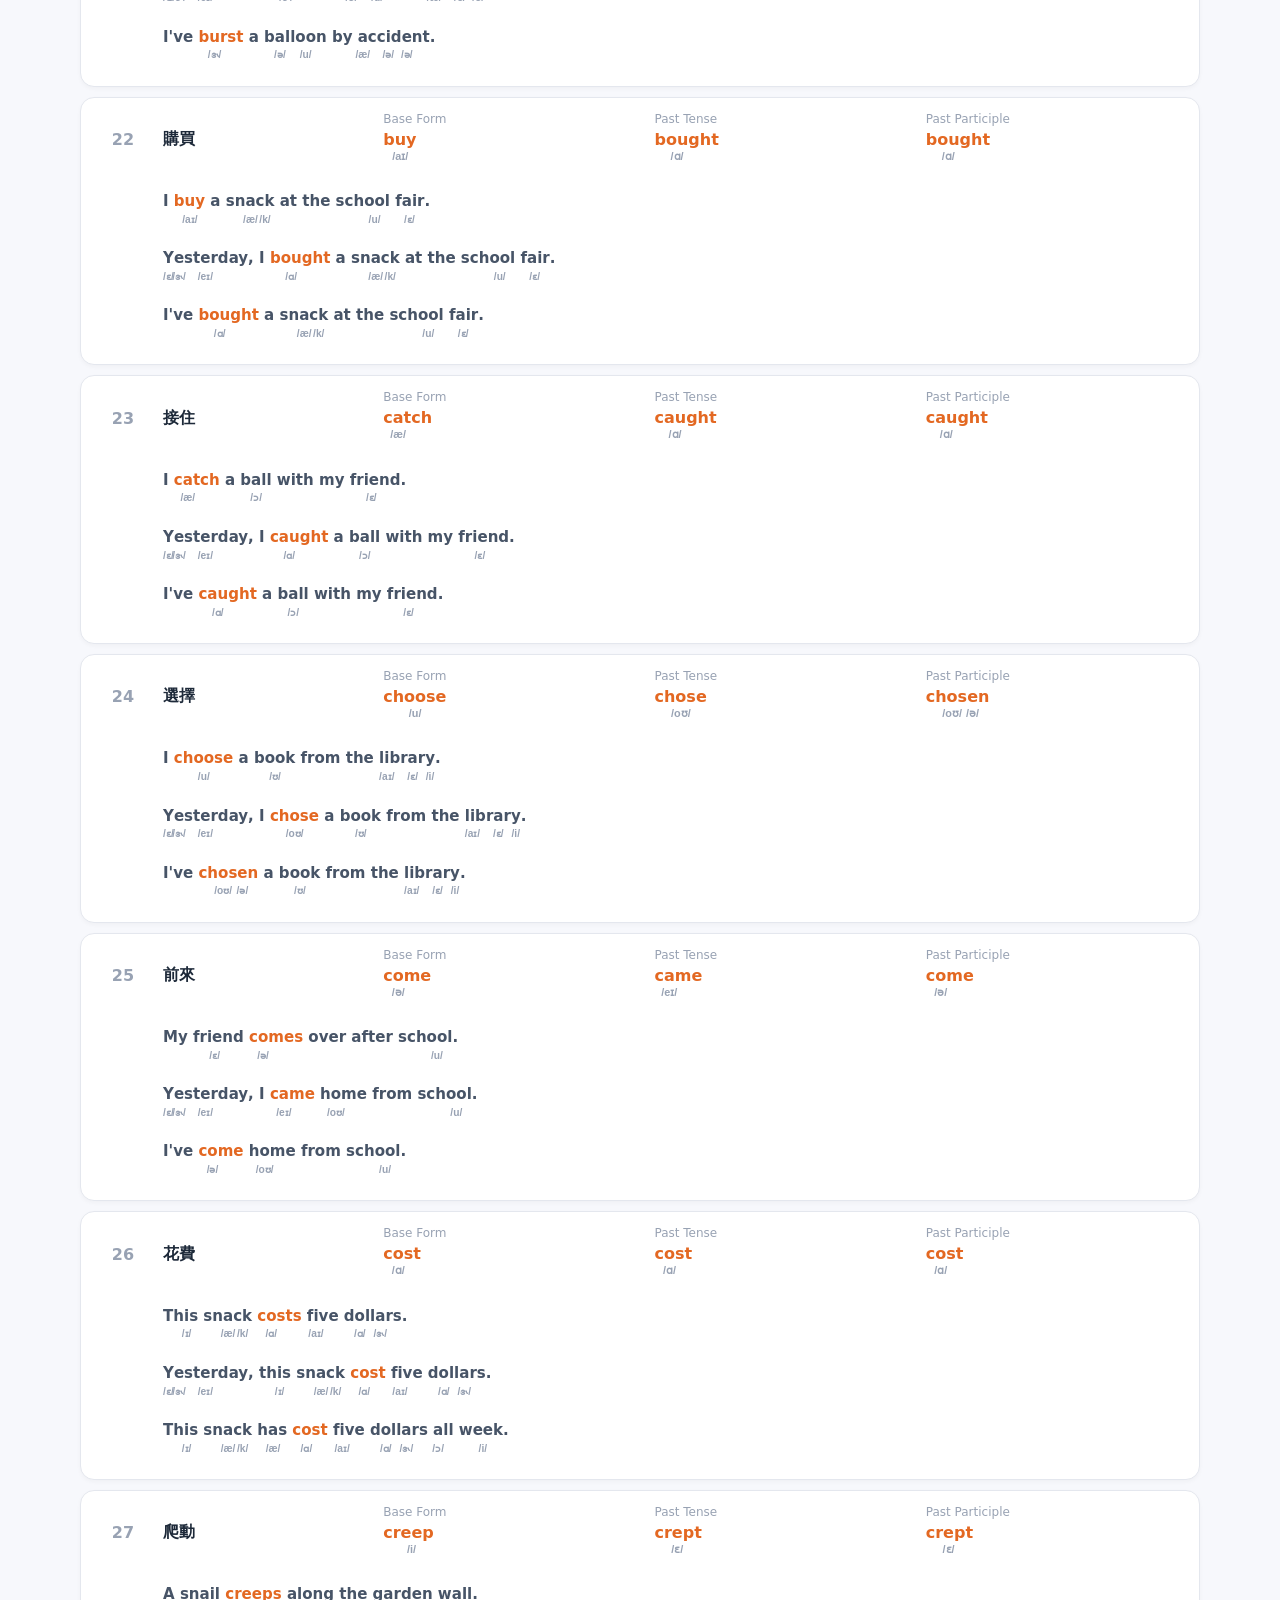
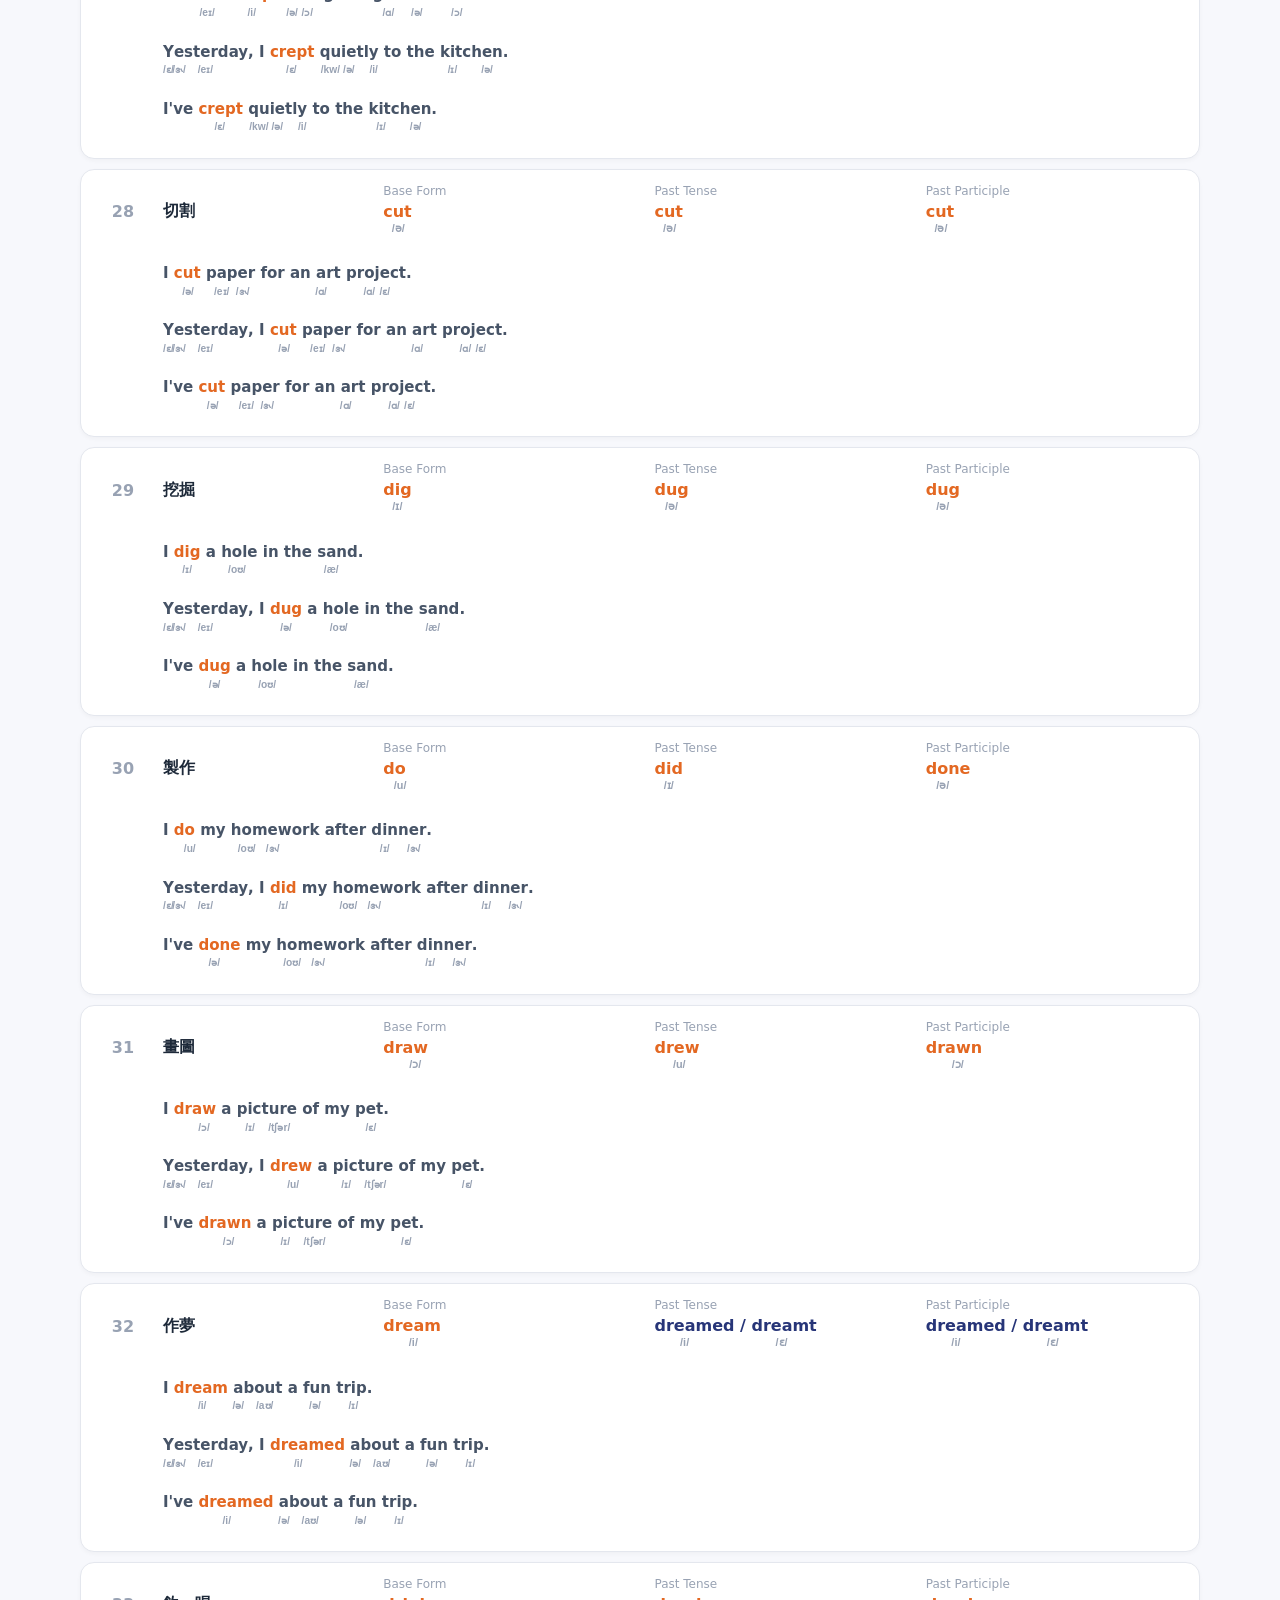
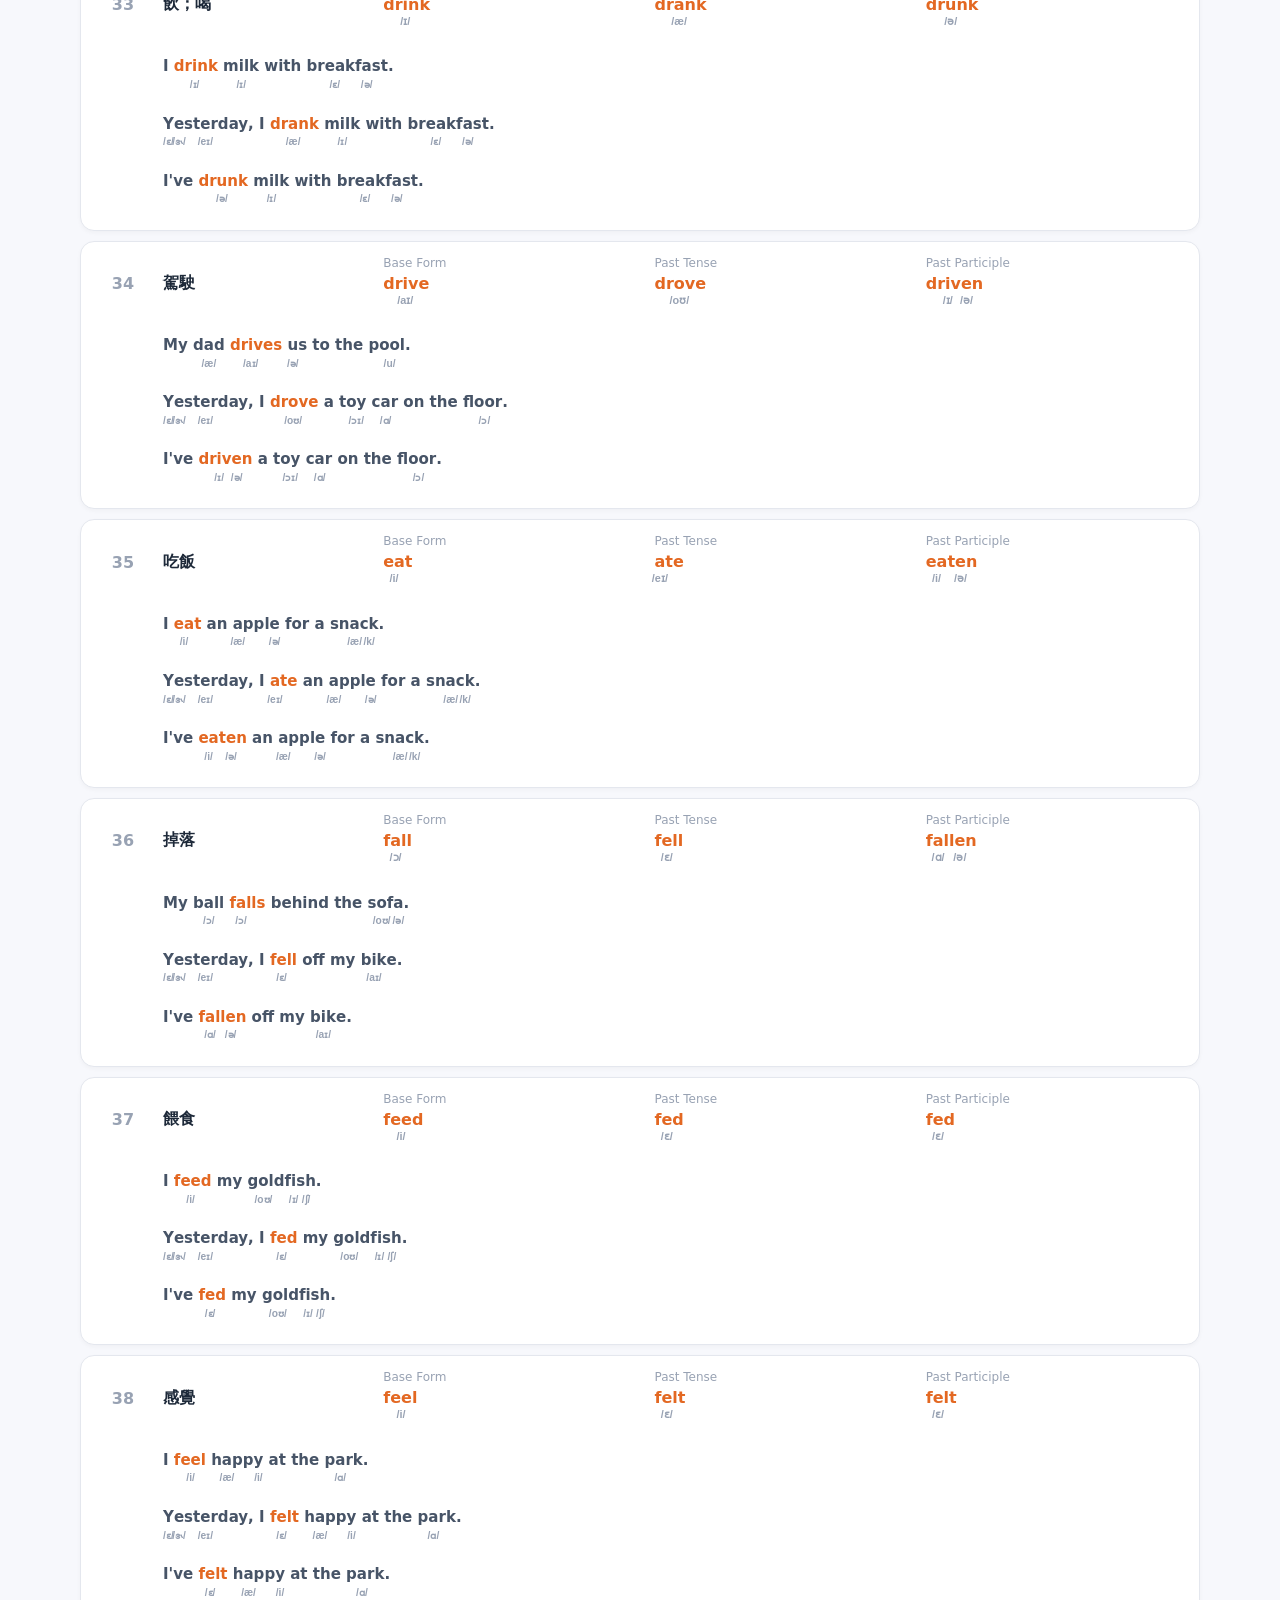
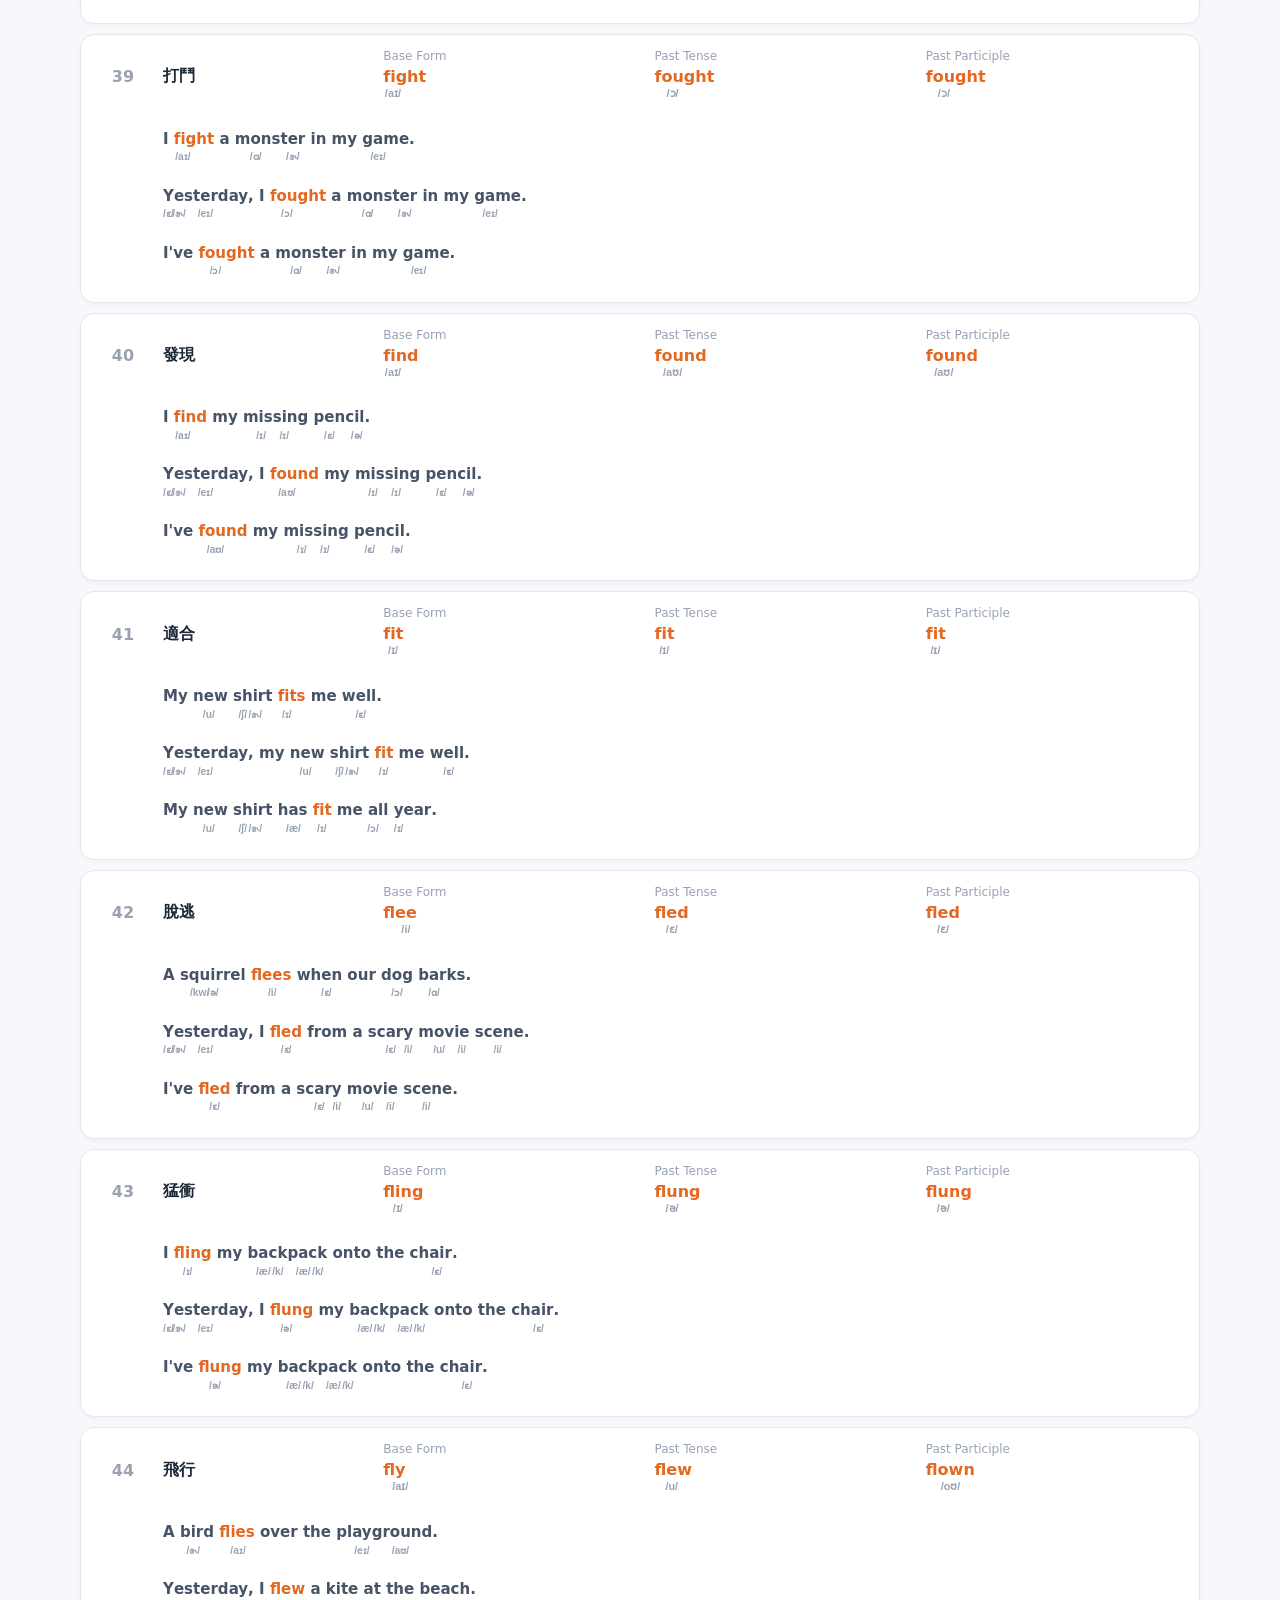
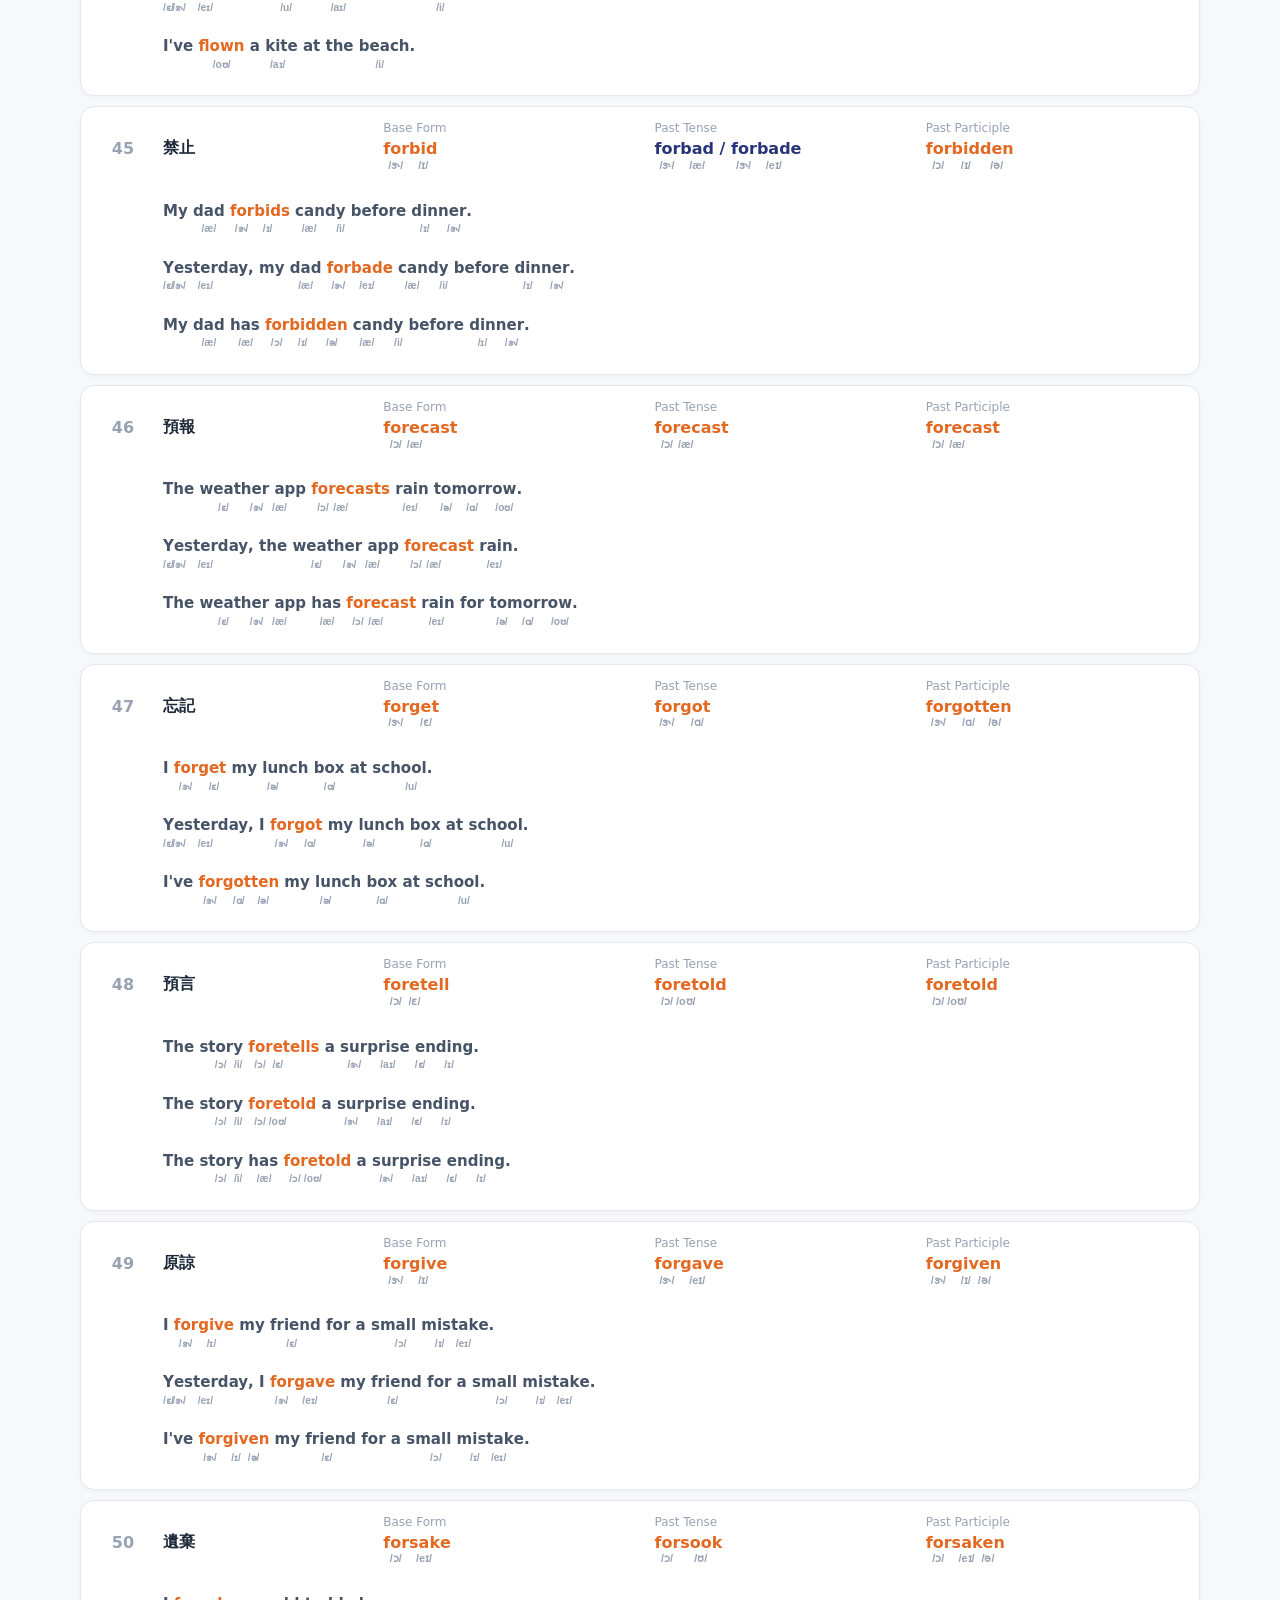
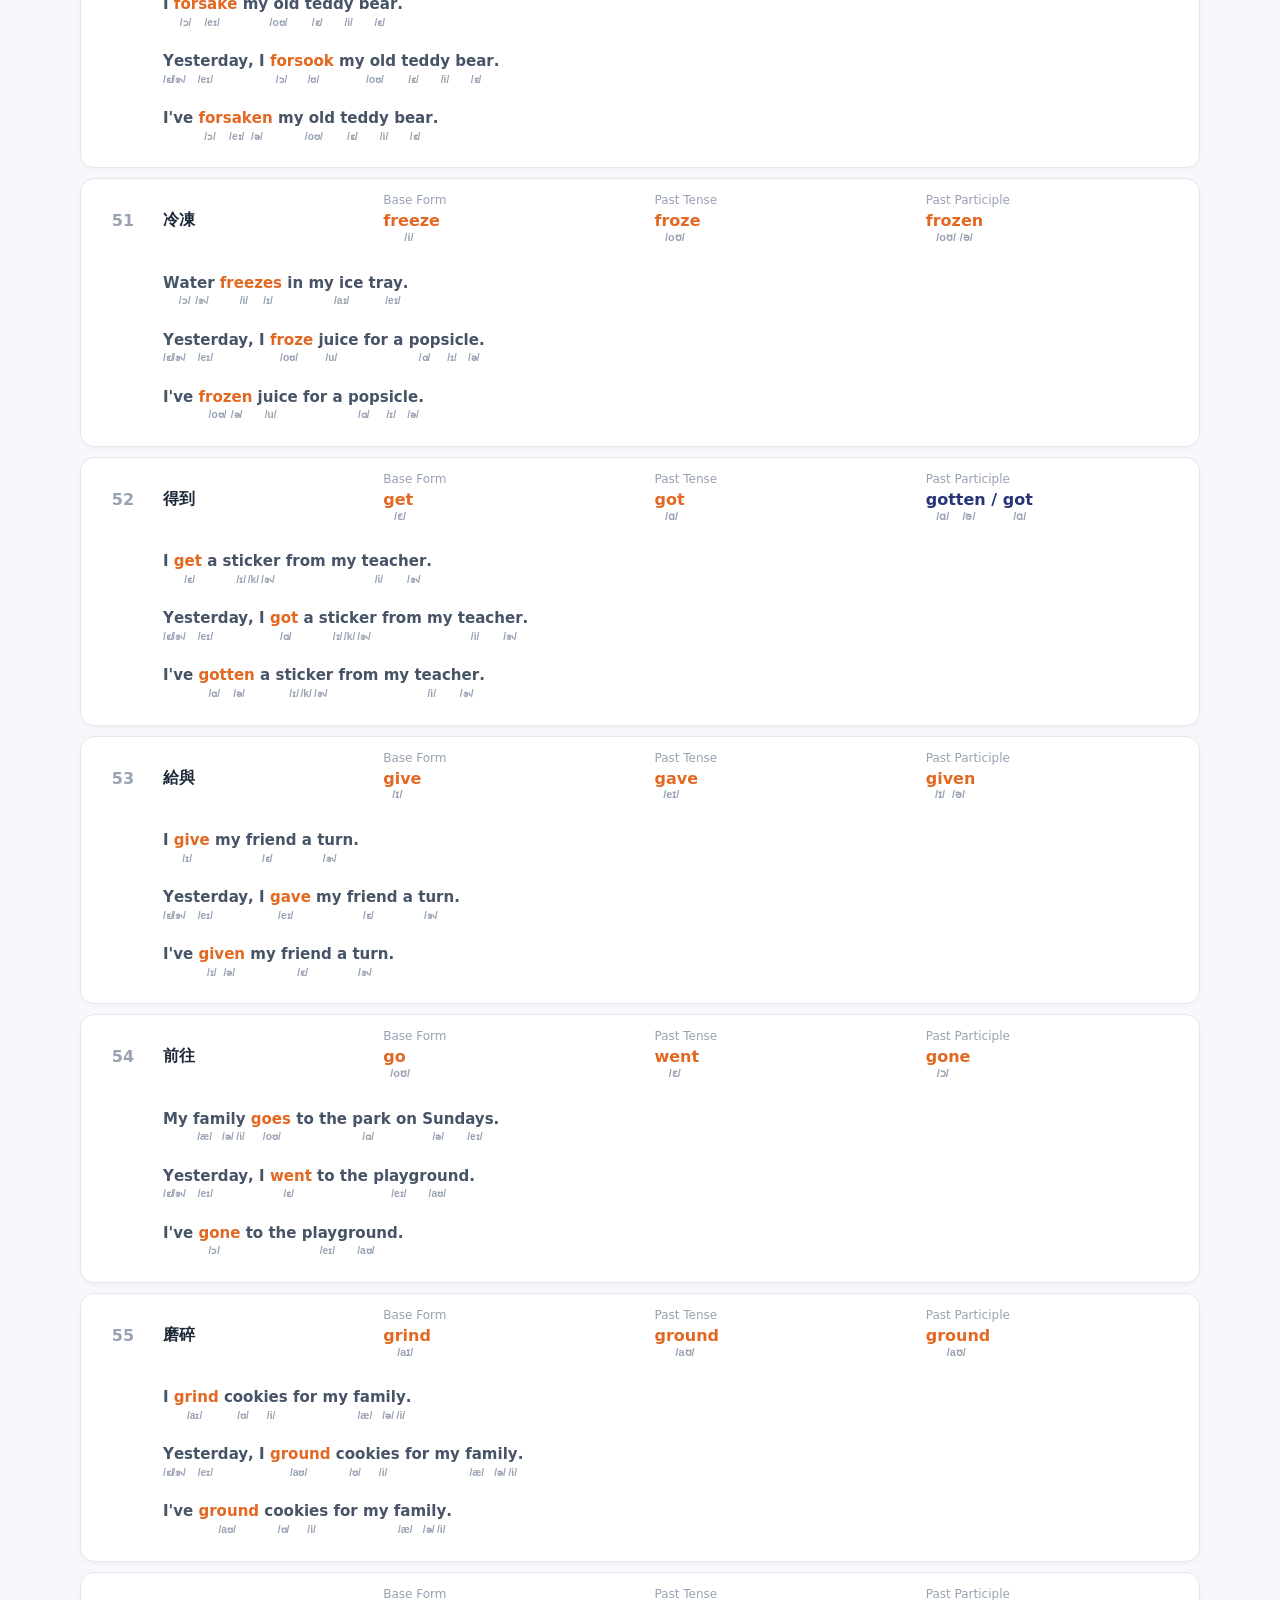
==== commit a997ee2b: "Add flashcard and quiz practice modes" ====
--- a/index.html
+++ b/index.html
@@ -5,7 +5,7 @@
   <meta name="viewport" content="width=device-width, initial-scale=1">
   <meta name="description" content="常見不規則動詞三態表，點擊單字即可播放美式英文發音。">
   <title>不規則動詞三態｜美式發音</title>
-  <link rel="stylesheet" href="styles.css?v=20260812-landscape-text">
+  <link rel="stylesheet" href="styles.css?v=20260816-practice-modes-v1">
 </head>
 <body>
   <main class="page-shell">
@@ -36,6 +36,27 @@
       <p id="voice-status" class="voice-status" aria-live="polite">準備就緒</p>
     </header>
 
+    <section class="practice-panel" aria-labelledby="practice-title">
+      <div>
+        <p class="eyebrow">PRACTICE MODE</p>
+        <h2 id="practice-title">練習模式</h2>
+      </div>
+      <form id="practice-form" class="practice-controls">
+        <label for="practice-range">編號範圍
+          <input id="practice-range" type="text" inputmode="numeric" value="1-10" placeholder="例如：61-90">
+        </label>
+        <label for="practice-mode">模式
+          <select id="practice-mode">
+            <option value="flashcards">閃卡模式</option>
+            <option value="quiz">考試模式</option>
+          </select>
+        </label>
+        <button type="submit">開始練習</button>
+      </form>
+      <p id="practice-status" class="practice-status" aria-live="polite"></p>
+      <div id="practice-area" class="practice-area" hidden></div>
+    </section>
+
     <section class="verb-section" aria-label="不規則動詞清單">
       <div class="list-heading">
         <p id="result-count"></p>
@@ -47,6 +68,6 @@
   <script src="data.js?v=20260812"></script>
   <script src="examples.js?v=20260816-homograph-ipa-v1"></script>
   <script src="phonetics.js?v=20260812-vowel-ipa-v1"></script>
-  <script src="app.js?v=20260816-lead-audio-v1"></script>
+  <script src="app.js?v=20260816-practice-modes-v1"></script>
 </body>
 </html>
--- a/styles.css
+++ b/styles.css
@@ -46,6 +46,54 @@
 button:disabled { cursor: not-allowed; opacity: .48; }
 
 .voice-status { min-height: 1.4em; margin: 12px 0 0; color: #526077; font-size: .9rem; }
+
+.practice-panel { margin: 0 0 30px; padding: 22px; border: 1px solid #dfe4ff; border-radius: 18px; background: linear-gradient(135deg, #fff 0%, #f3f5ff 100%); }
+
+.practice-panel h2 { margin: 0; font-size: 1.45rem; }
+
+.practice-controls { display: flex; flex-wrap: wrap; align-items: end; gap: 12px; margin-top: 16px; }
+
+.practice-controls label { display: grid; gap: 5px; color: #526077; font-size: .82rem; font-weight: 700; }
+
+.practice-controls input, .practice-controls select { min-width: 180px; border: 1px solid #cfd5e3; border-radius: 12px; padding: 11px 12px; background: #fff; color: #1d2939; }
+
+.practice-status { min-height: 1.35em; margin: 12px 0 0; color: #526077; font-size: .9rem; }
+
+.practice-area { margin-top: 16px; }
+
+.study-card { display: grid; gap: 16px; min-height: 220px; padding: 28px; border-radius: 16px; background: #273578; color: #fff; text-align: center; }
+
+.study-card .card-number { color: #c9d0ff; font-size: .85rem; font-weight: 700; }
+
+.study-card .card-prompt { font-size: clamp(1.6rem, 5vw, 2.4rem); font-weight: 800; }
+
+.study-card .card-answer { display: grid; grid-template-columns: repeat(3, 1fr); gap: 10px; text-align: left; }
+
+.study-card .card-answer span { display: grid; gap: 4px; padding: 12px; border-radius: 10px; background: #ffffff18; }
+
+.study-card .card-answer small { color: #c9d0ff; font-weight: 700; }
+
+.practice-actions { display: flex; flex-wrap: wrap; justify-content: center; gap: 10px; }
+
+.practice-actions button, .quiz-options button { background: #fff; color: #273578; }
+
+.quiz-card { padding: 24px; border: 1px solid #dfe4ff; border-radius: 16px; background: #fff; }
+
+.quiz-progress { margin: 0 0 10px; color: #667085; font-size: .9rem; font-weight: 700; }
+
+.quiz-question { margin: 0 0 18px; color: #1d2939; font-size: 1.2rem; font-weight: 800; }
+
+.quiz-options { display: grid; grid-template-columns: repeat(2, minmax(0, 1fr)); gap: 10px; }
+
+.quiz-options button { border: 1px solid #cfd5e3; text-align: left; }
+
+.quiz-options button:hover, .quiz-options button:focus-visible { border-color: #5969db; outline: none; }
+
+.quiz-options button.is-correct { border-color: #299764; background: #e8f8ef; color: #157341; }
+
+.quiz-options button.is-wrong { border-color: #d92d20; background: #fff0ef; color: #b42318; }
+
+.quiz-result { padding: 24px; border-radius: 16px; background: #eafaf0; color: #157341; text-align: center; }
 
 .list-heading { display: flex; justify-content: space-between; align-items: baseline; gap: 16px; margin: 0 0 12px; color: #667085; }
 
@@ -103,6 +151,9 @@
   .page-shell { width: min(100% - 24px, 620px); }
   .hero { padding-top: 36px; }
   .toolbar { flex-direction: column; }
+  .practice-controls { align-items: stretch; }
+  .practice-controls label, .practice-controls input, .practice-controls select, .practice-controls button { width: 100%; }
+  .study-card .card-answer, .quiz-options { grid-template-columns: 1fr; }
   .verb-card { grid-template-columns: 36px repeat(3, minmax(0, 1fr)); gap: 10px 8px; }
   .number { grid-row: 1 / span 2; }
   .meaning { grid-column: 2 / -1; align-self: center; }
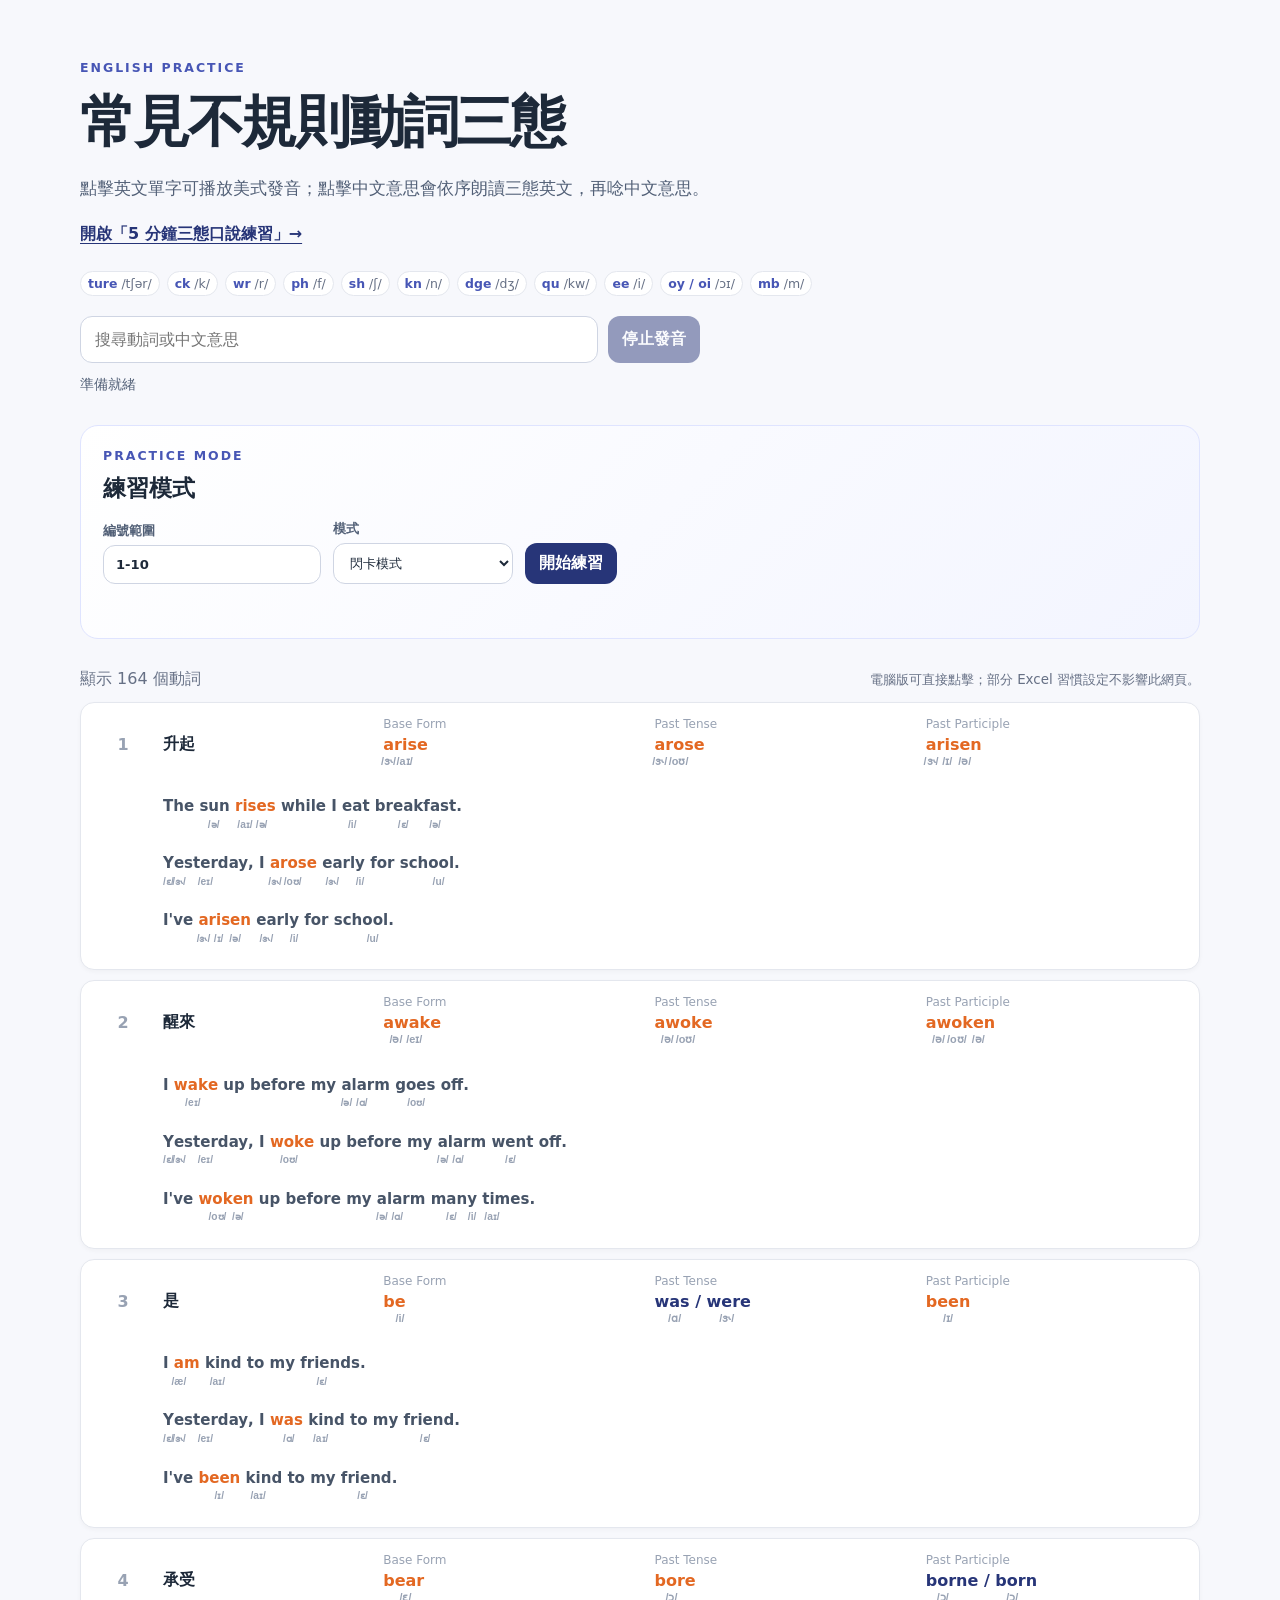
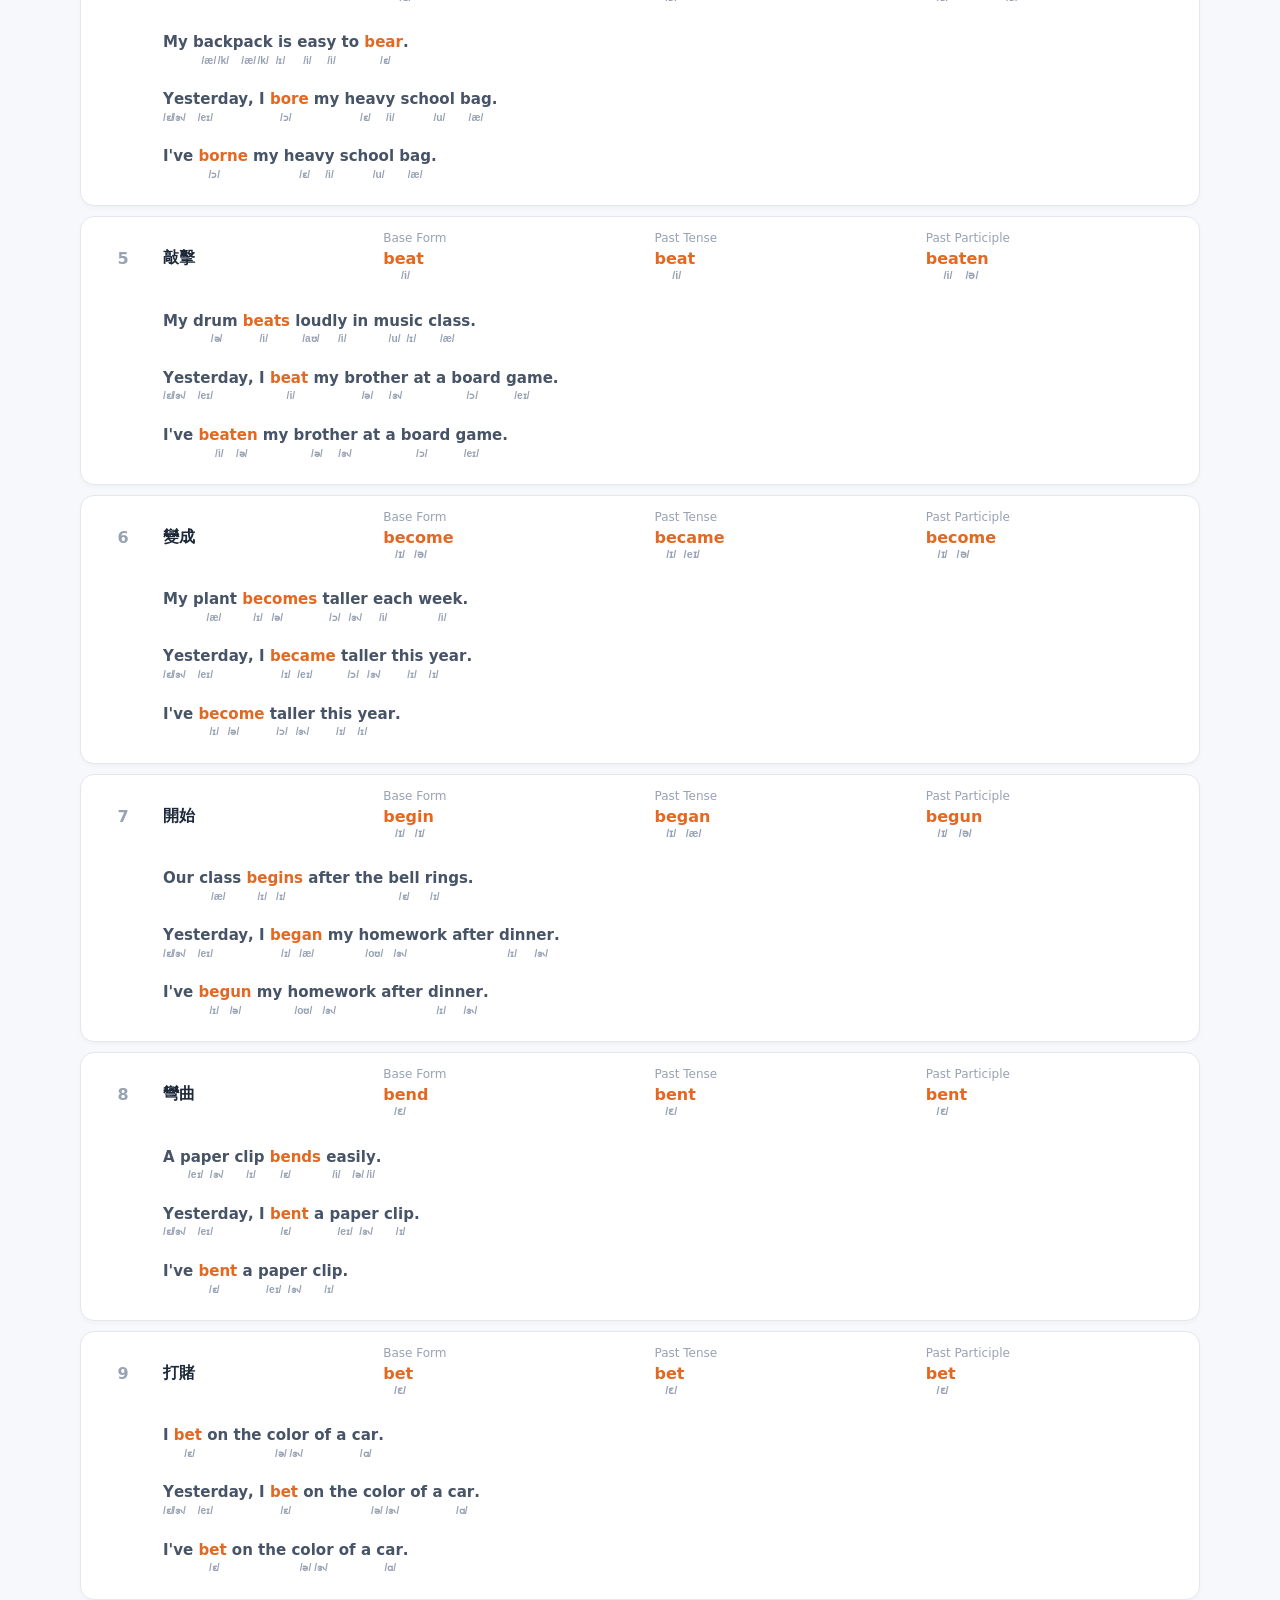
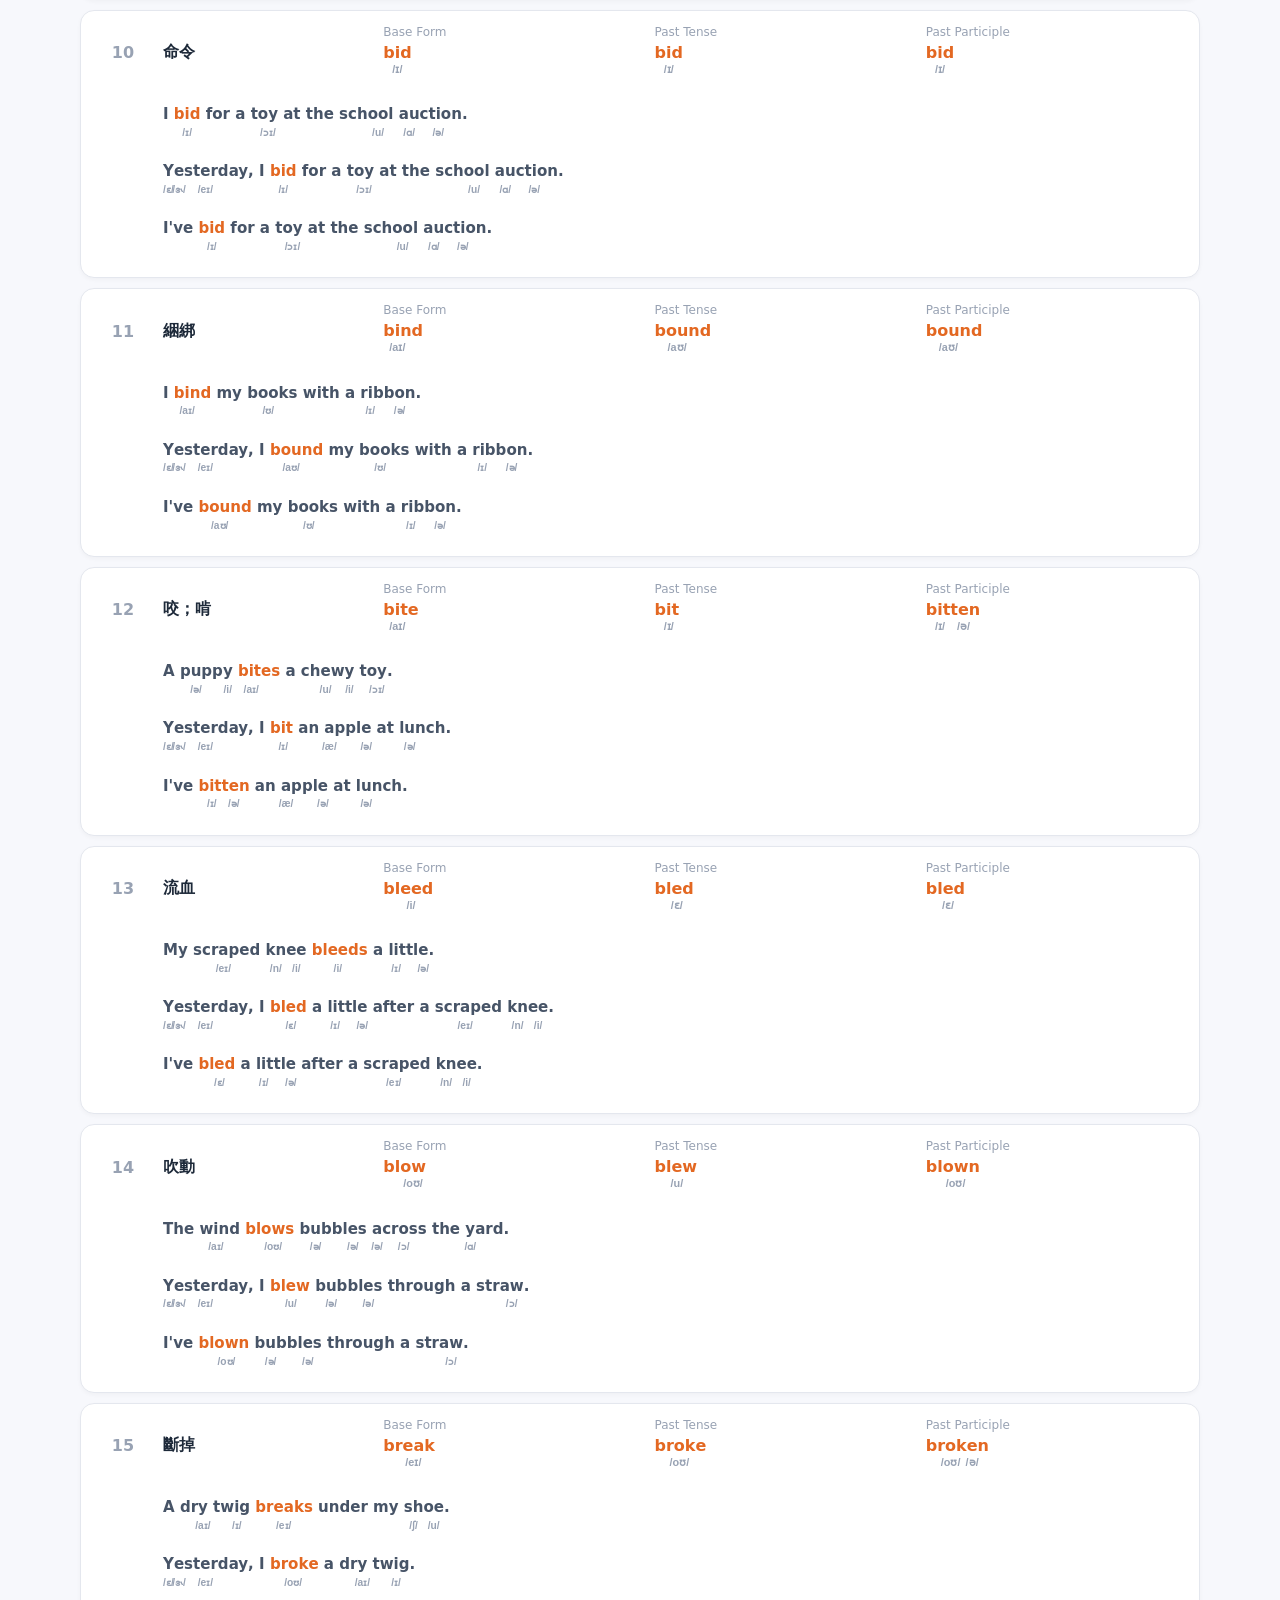
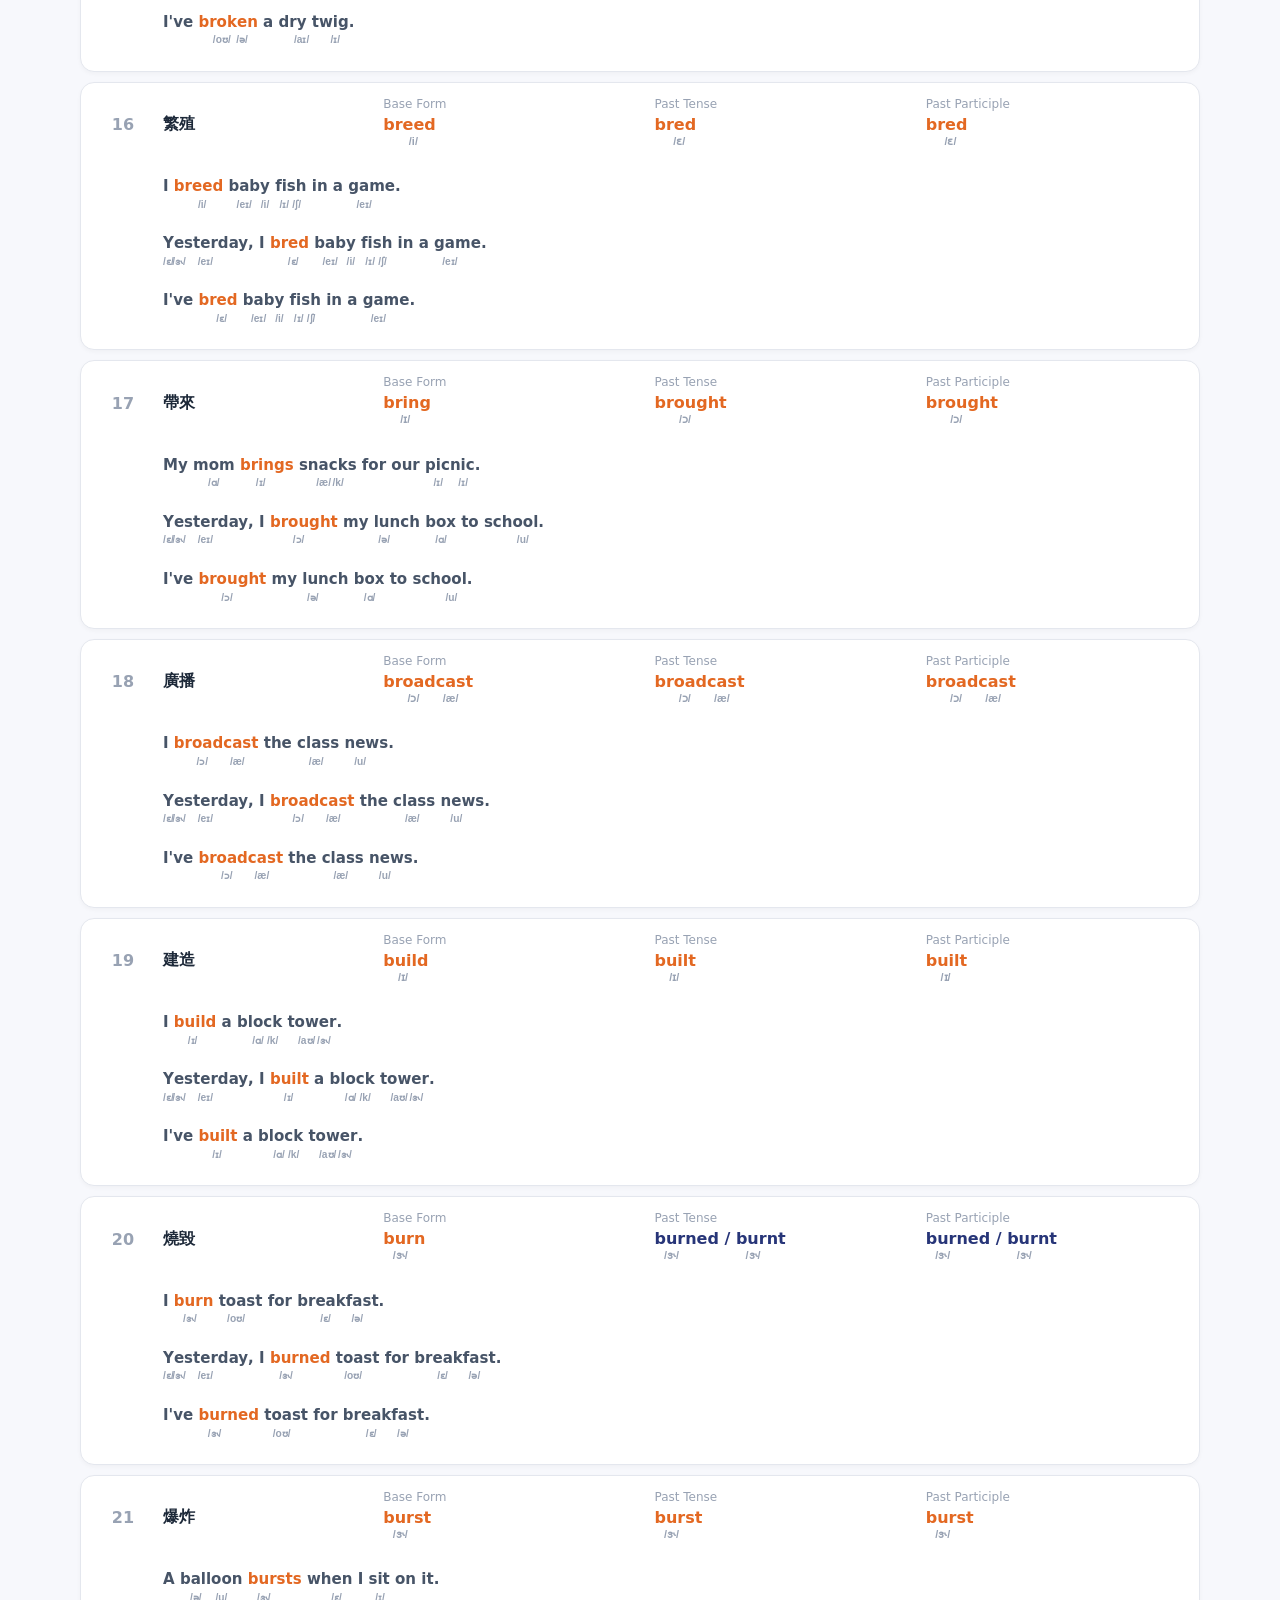
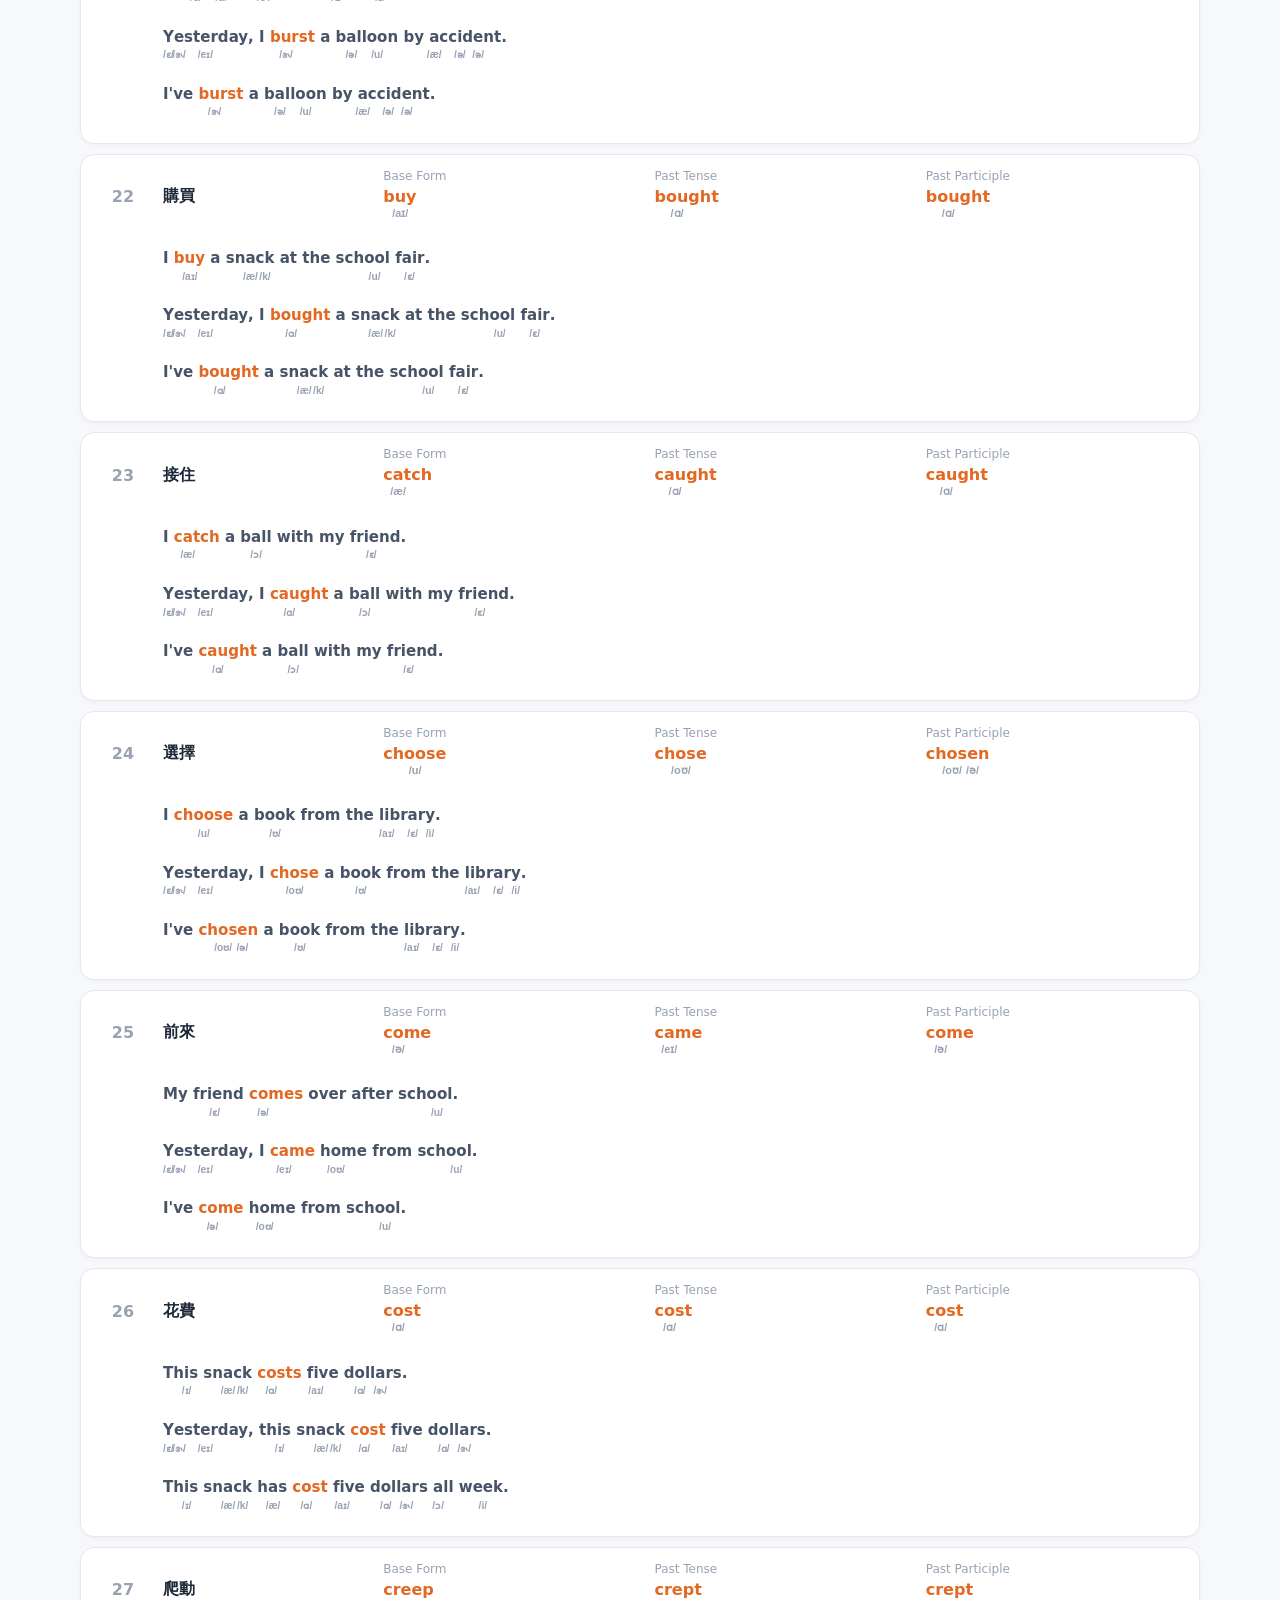
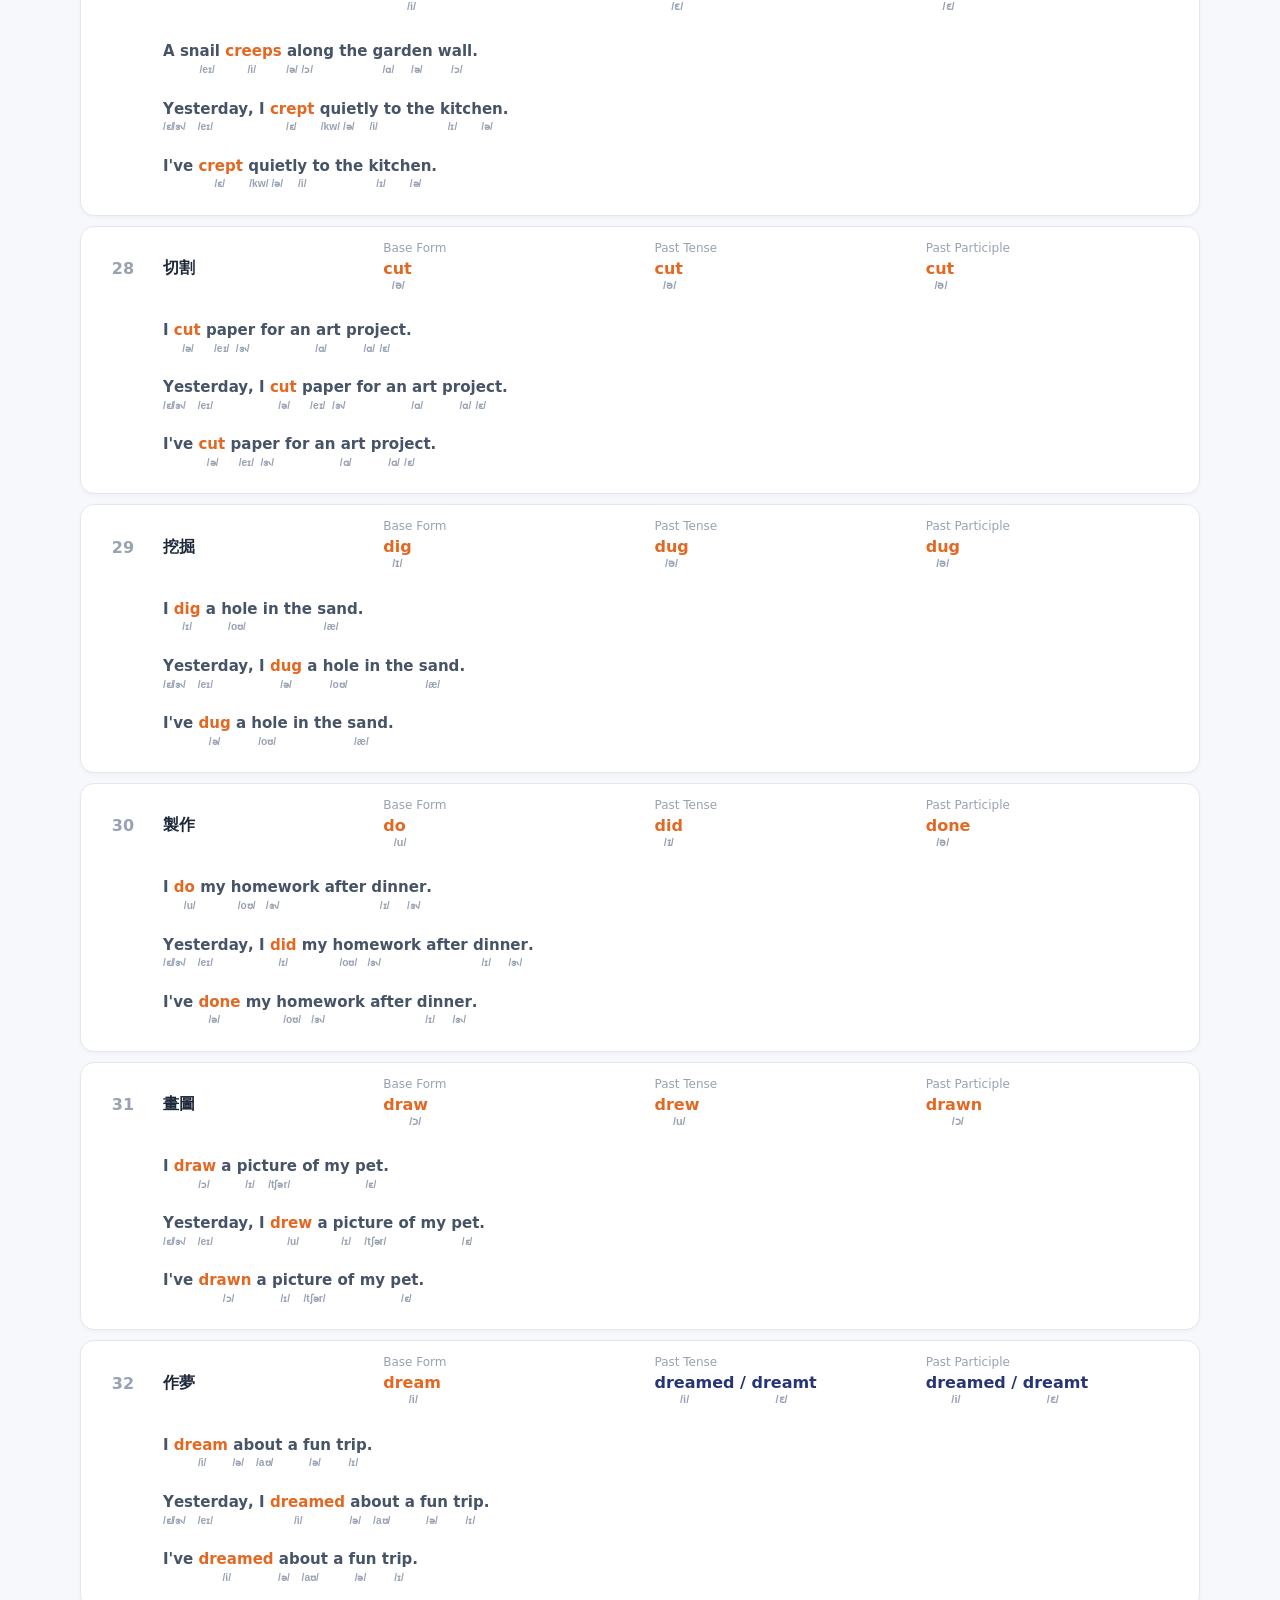
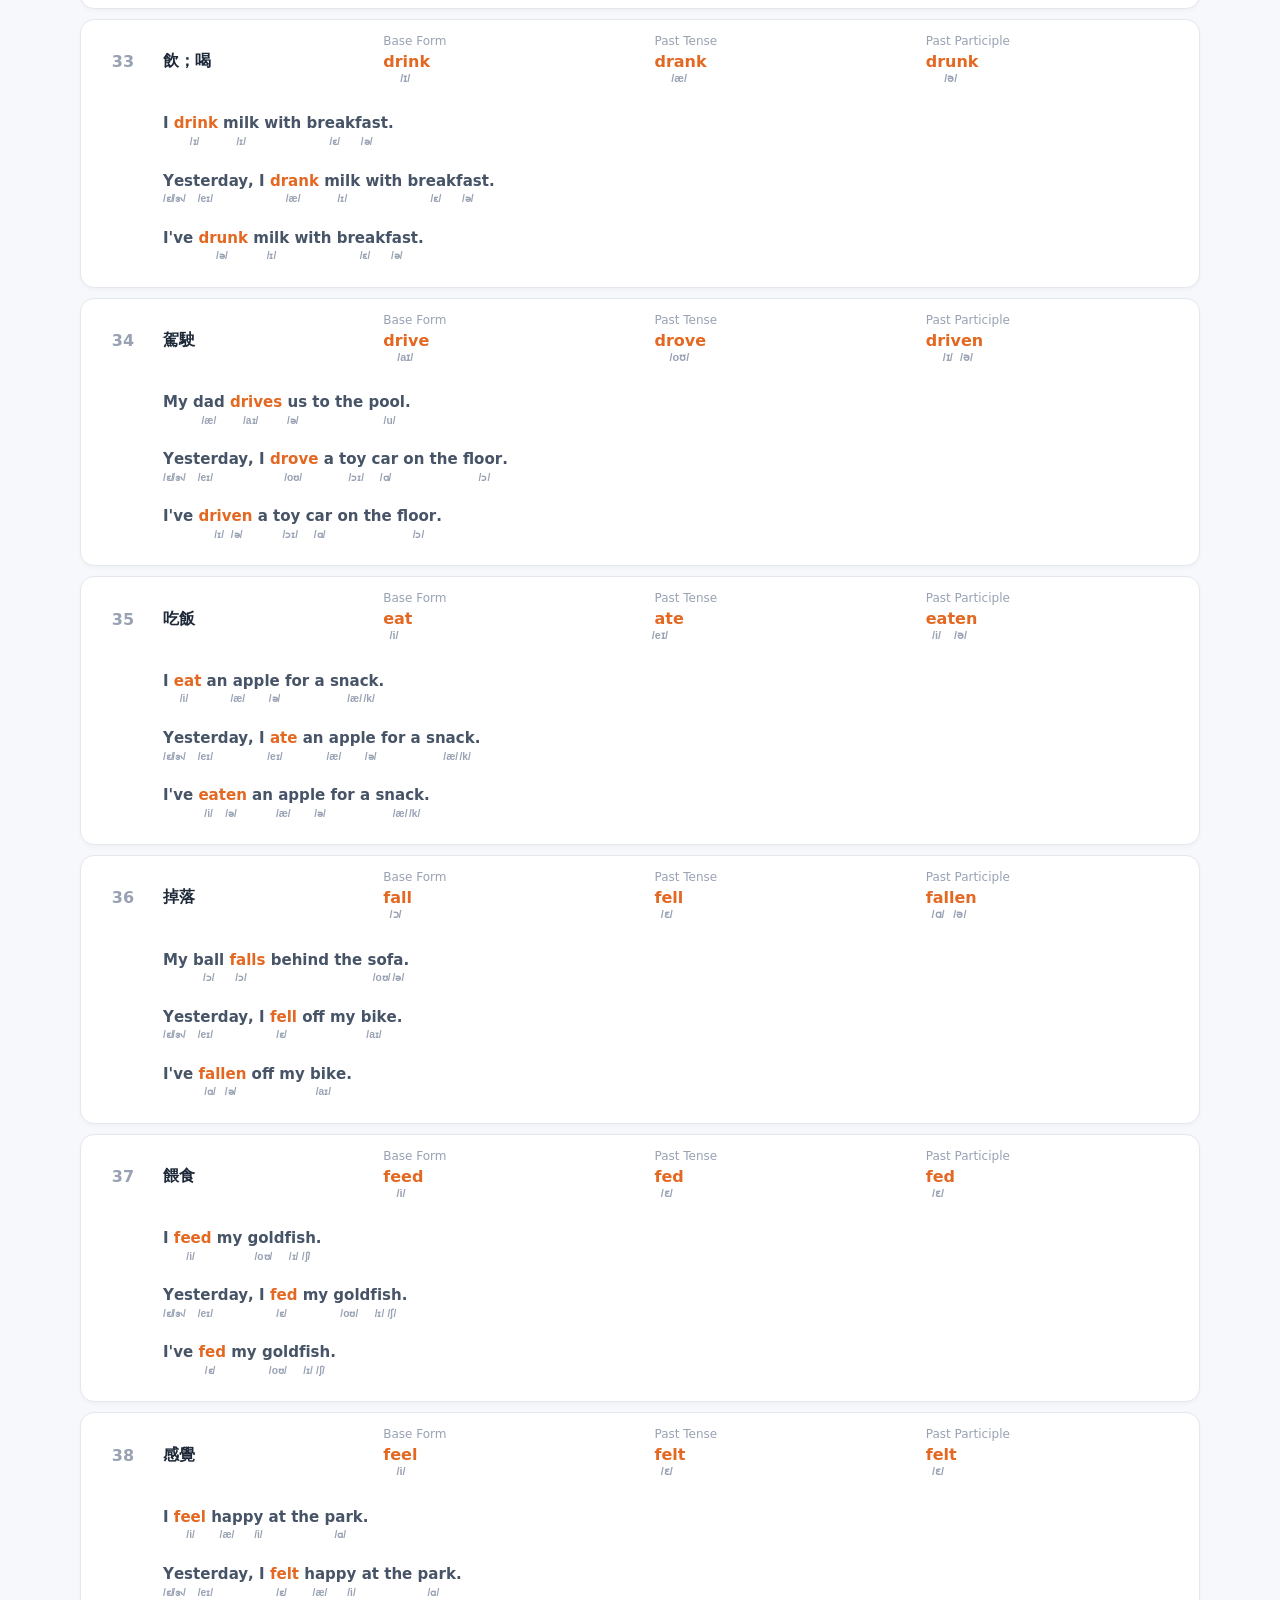
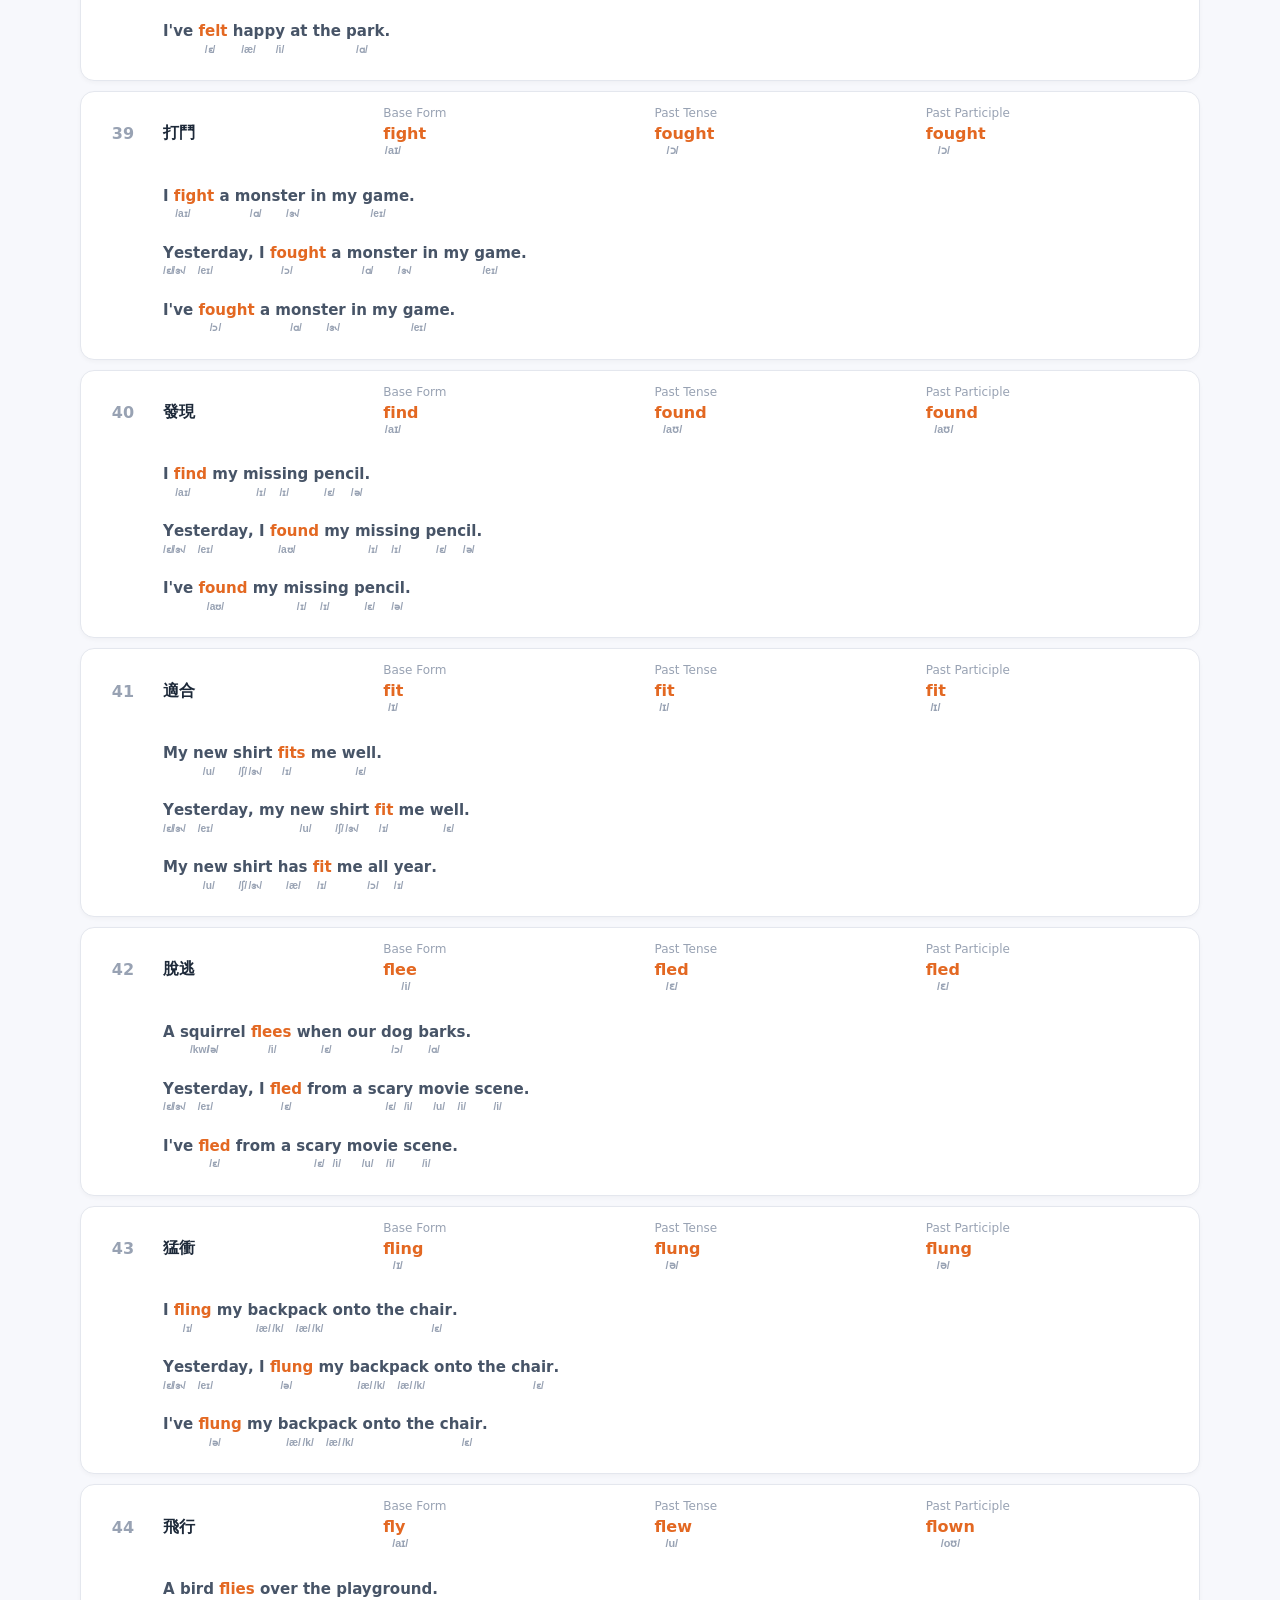
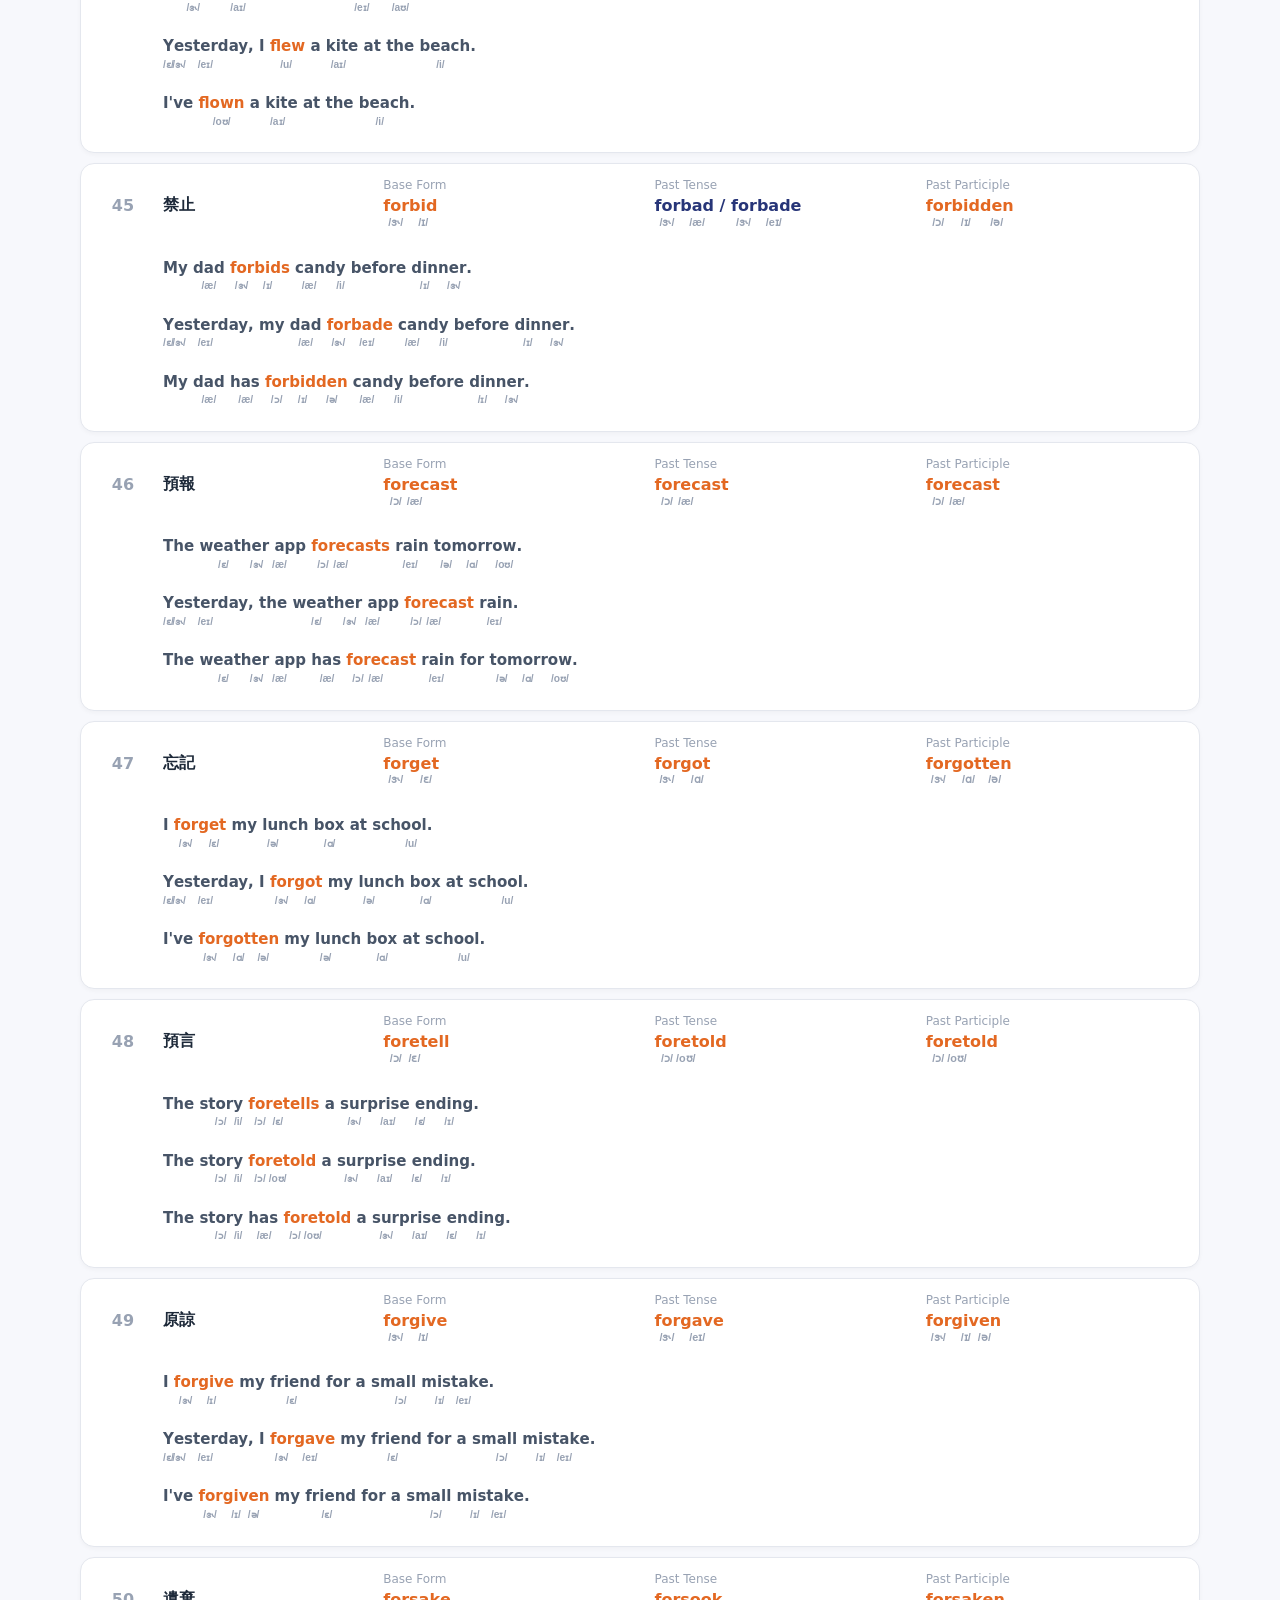
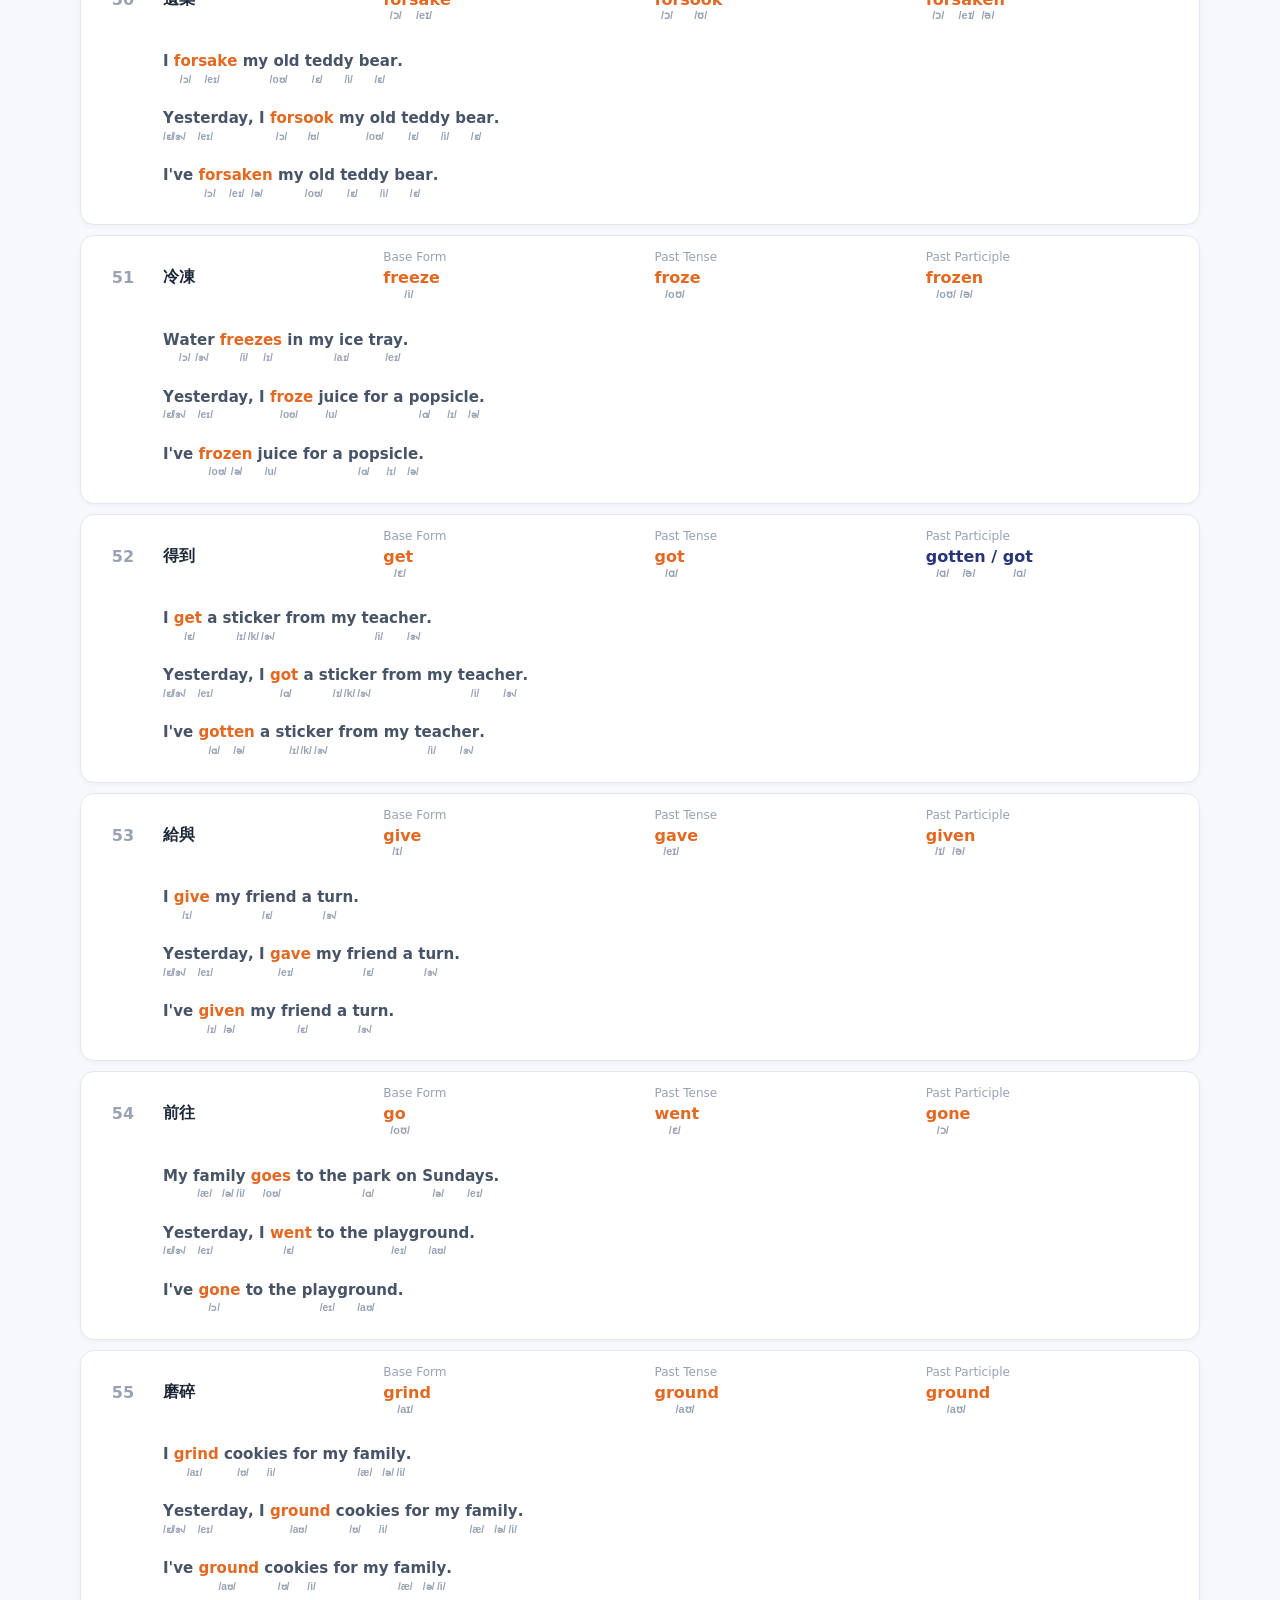
==== commit 33765f1f: "Add five-minute speaking practice tool" ====
--- a/index.html
+++ b/index.html
@@ -5,7 +5,7 @@
   <meta name="viewport" content="width=device-width, initial-scale=1">
   <meta name="description" content="常見不規則動詞三態表，點擊單字即可播放美式英文發音。">
   <title>不規則動詞三態｜美式發音</title>
-  <link rel="stylesheet" href="styles.css?v=20260816-practice-modes-v1">
+  <link rel="stylesheet" href="styles.css?v=20260918-speaking-tool-link-v1">
 </head>
 <body>
   <main class="page-shell">
@@ -13,6 +13,7 @@
       <p class="eyebrow">ENGLISH PRACTICE</p>
       <h1>常見不規則動詞三態</h1>
       <p class="intro">點擊英文單字可播放美式發音；點擊中文意思會依序朗讀三態英文，再唸中文意思。</p>
+      <p><a class="speaking-tool-link" href="speaking-practice.html">開啟「5 分鐘三態口說練習」→</a></p>
       <div class="phonics-guide" aria-label="常見英文拼讀組合">
         <button type="button" class="phonics-guide-sound" data-sound="picture"><b>ture</b> /tʃər/</button>
         <button type="button" class="phonics-guide-sound" data-sound="back"><b>ck</b> /k/</button>
@@ -43,7 +44,7 @@
       </div>
       <form id="practice-form" class="practice-controls">
         <label for="practice-range">編號範圍
-          <input id="practice-range" type="text" inputmode="numeric" value="1-10" placeholder="例如：61-90">
+          <input id="practice-range" type="text" value="1-10" placeholder="例如：61-90">
         </label>
         <label for="practice-mode">模式
           <select id="practice-mode">
@@ -68,6 +69,6 @@
   <script src="data.js?v=20260812"></script>
   <script src="examples.js?v=20260816-homograph-ipa-v1"></script>
   <script src="phonetics.js?v=20260812-vowel-ipa-v1"></script>
-  <script src="app.js?v=20260816-practice-modes-v1"></script>
+  <script src="app.js?v=20260816-fullscreen-flashcards-v1"></script>
 </body>
 </html>
--- a/styles.css
+++ b/styles.css
@@ -22,6 +22,10 @@
 h1 { margin: 0; font-size: clamp(2rem, 5vw, 3.5rem); letter-spacing: -.04em; }
 
 .intro { margin: 16px 0 24px; color: #526077; font-size: 1.05rem; }
+
+.speaking-tool-link { display: inline-block; margin: -8px 0 20px; color: #273578; font-weight: 800; text-underline-offset: 4px; }
+
+.speaking-tool-link:hover, .speaking-tool-link:focus-visible { color: #5264c8; outline: none; }
 
 .phonics-guide { display: flex; flex-wrap: wrap; gap: 7px; margin: -10px 0 20px; }
 
@@ -65,13 +69,19 @@
 
 .study-card .card-number { color: #c9d0ff; font-size: .85rem; font-weight: 700; }
 
-.study-card .card-prompt { font-size: clamp(1.6rem, 5vw, 2.4rem); font-weight: 800; }
+.study-card .card-prompt { padding: 0; border: 0; border-radius: 0; background: transparent; color: #fff; font-size: clamp(1.6rem, 5vw, 2.4rem); font-weight: 800; }
+
+.study-card .card-prompt:hover, .study-card .card-prompt:focus-visible, .study-card .card-prompt.is-speaking { color: #c9d0ff; text-decoration: underline; text-underline-offset: 5px; outline: none; }
 
 .study-card .card-answer { display: grid; grid-template-columns: repeat(3, 1fr); gap: 10px; text-align: left; }
 
 .study-card .card-answer span { display: grid; gap: 4px; padding: 12px; border-radius: 10px; background: #ffffff18; }
 
 .study-card .card-answer small { color: #c9d0ff; font-weight: 700; }
+
+.study-card .card-answer .flashcard-word { padding: 0; border: 0; border-radius: 0; background: transparent; color: #fff; text-align: left; font-weight: 800; }
+
+.study-card .card-answer .flashcard-word:hover, .study-card .card-answer .flashcard-word:focus-visible { color: #c9d0ff; text-decoration: underline; text-underline-offset: 3px; outline: none; }
 
 .practice-actions { display: flex; flex-wrap: wrap; justify-content: center; gap: 10px; }
 
@@ -160,4 +170,26 @@
   .examples { grid-column: 2 / -1; }
   .list-heading { display: block; }
   .hint { margin-top: 6px !important; }
+
+  .practice-area.is-flashcard { position: fixed; inset: 0; z-index: 10; display: flex; margin: 0; padding: max(20px, env(safe-area-inset-top)) max(16px, env(safe-area-inset-right)) max(20px, env(safe-area-inset-bottom)) max(16px, env(safe-area-inset-left)); overflow-y: auto; background: #273578; }
+  .practice-area.is-flashcard .study-card { width: 100%; min-height: calc(100dvh - 40px); align-content: space-evenly; padding: 28px 20px; border-radius: 0; }
+  .practice-area.is-flashcard .card-number { font-size: 1rem; }
+  .practice-area.is-flashcard .card-prompt { font-size: clamp(3rem, 15vw, 4.8rem); }
+  .practice-area.is-flashcard .card-answer { gap: 14px; }
+  .practice-area.is-flashcard .card-answer span { padding: 16px; }
+  .practice-area.is-flashcard .card-answer small { font-size: 1rem; }
+  .practice-area.is-flashcard .flashcard-word { font-size: clamp(1.8rem, 9vw, 2.8rem); }
+  .practice-area.is-flashcard .practice-actions button { padding: 12px 14px; font-size: 1rem; }
 }
+
+@media (max-height: 600px) and (orientation: landscape) {
+  .practice-area.is-flashcard { position: fixed; inset: 0; z-index: 10; display: flex; margin: 0; padding: 12px max(24px, env(safe-area-inset-right)); overflow-y: auto; background: #273578; }
+  .practice-area.is-flashcard .study-card { width: 100%; min-height: calc(100dvh - 24px); align-content: space-evenly; padding: 14px 24px; border-radius: 0; }
+  .practice-area.is-flashcard .card-number { font-size: .85rem; }
+  .practice-area.is-flashcard .card-prompt { font-size: clamp(2rem, 7vw, 3.5rem); }
+  .practice-area.is-flashcard .card-answer { grid-template-columns: repeat(3, 1fr); gap: 12px; }
+  .practice-area.is-flashcard .card-answer span { padding: 10px; }
+  .practice-area.is-flashcard .card-answer small { font-size: .78rem; }
+  .practice-area.is-flashcard .flashcard-word { font-size: clamp(1.3rem, 3.8vw, 2rem); }
+  .practice-area.is-flashcard .practice-actions button { padding: 8px 11px; font-size: .86rem; }
+}
